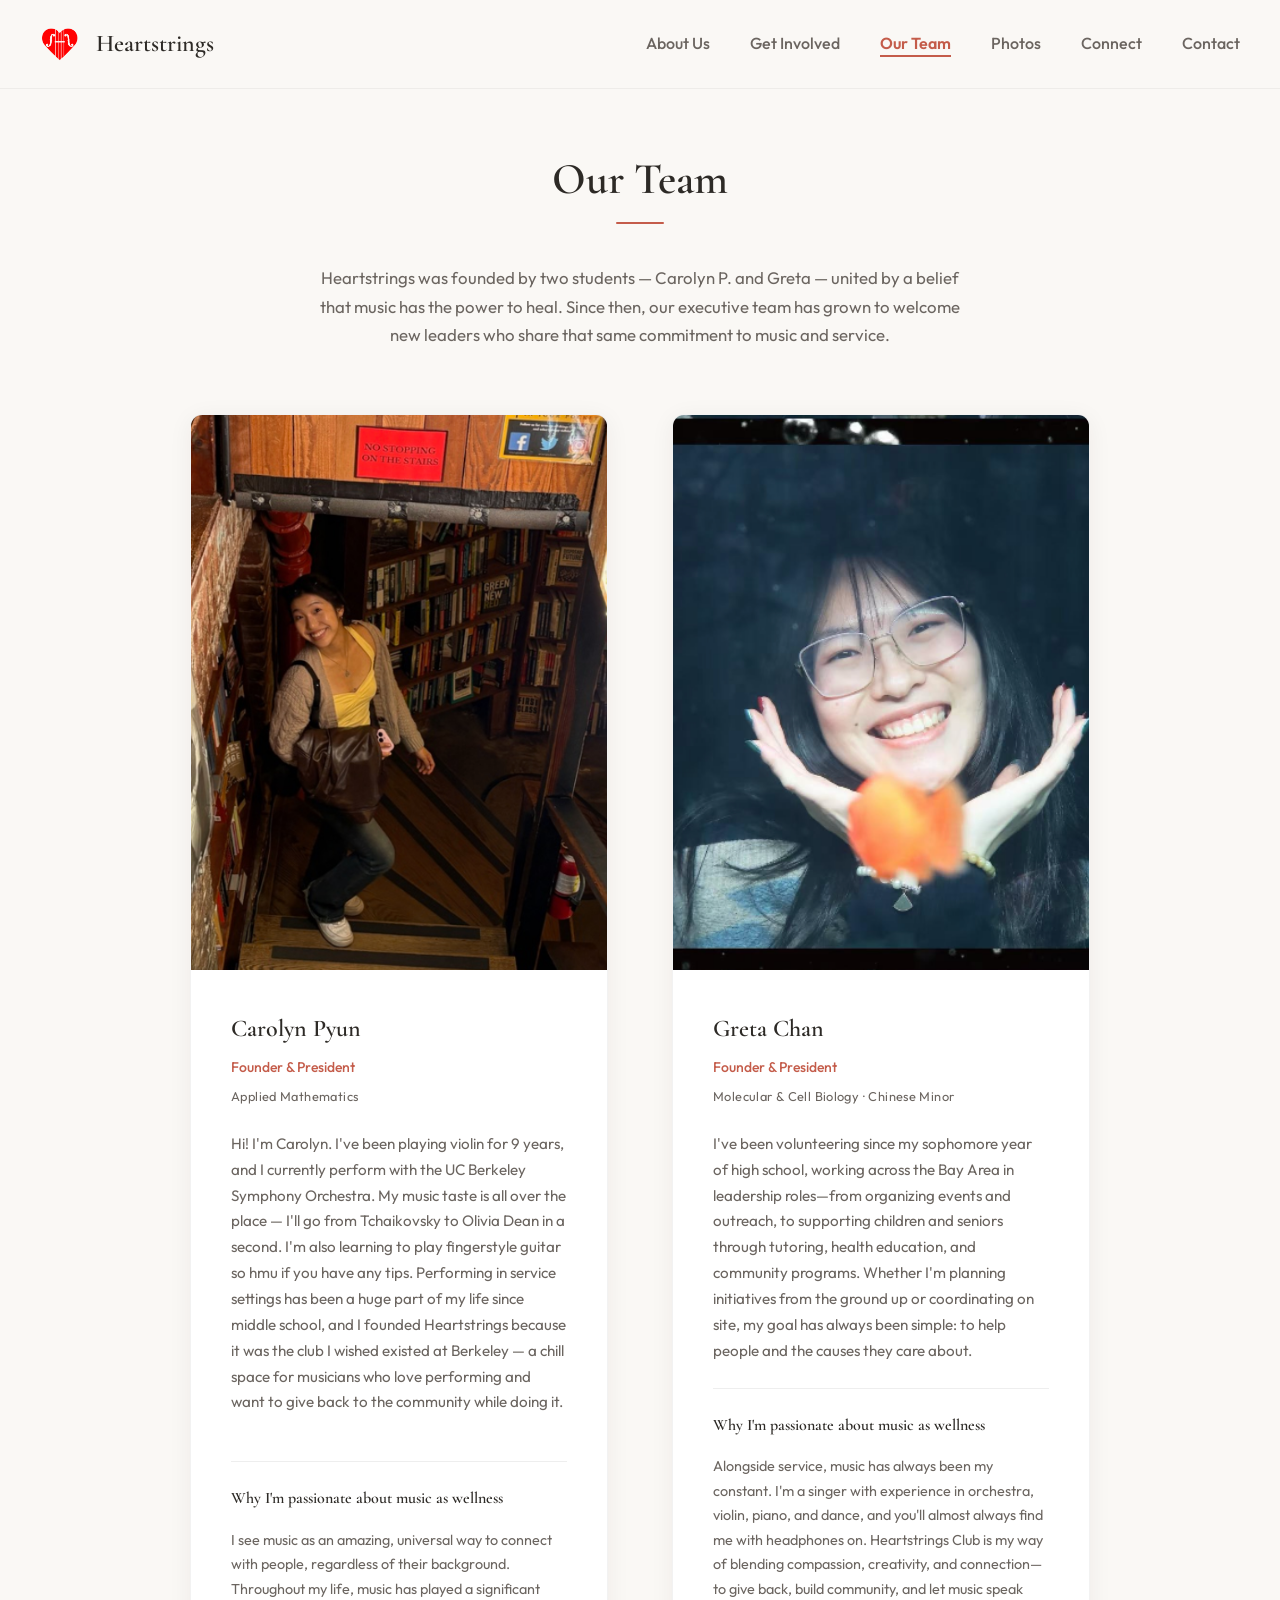
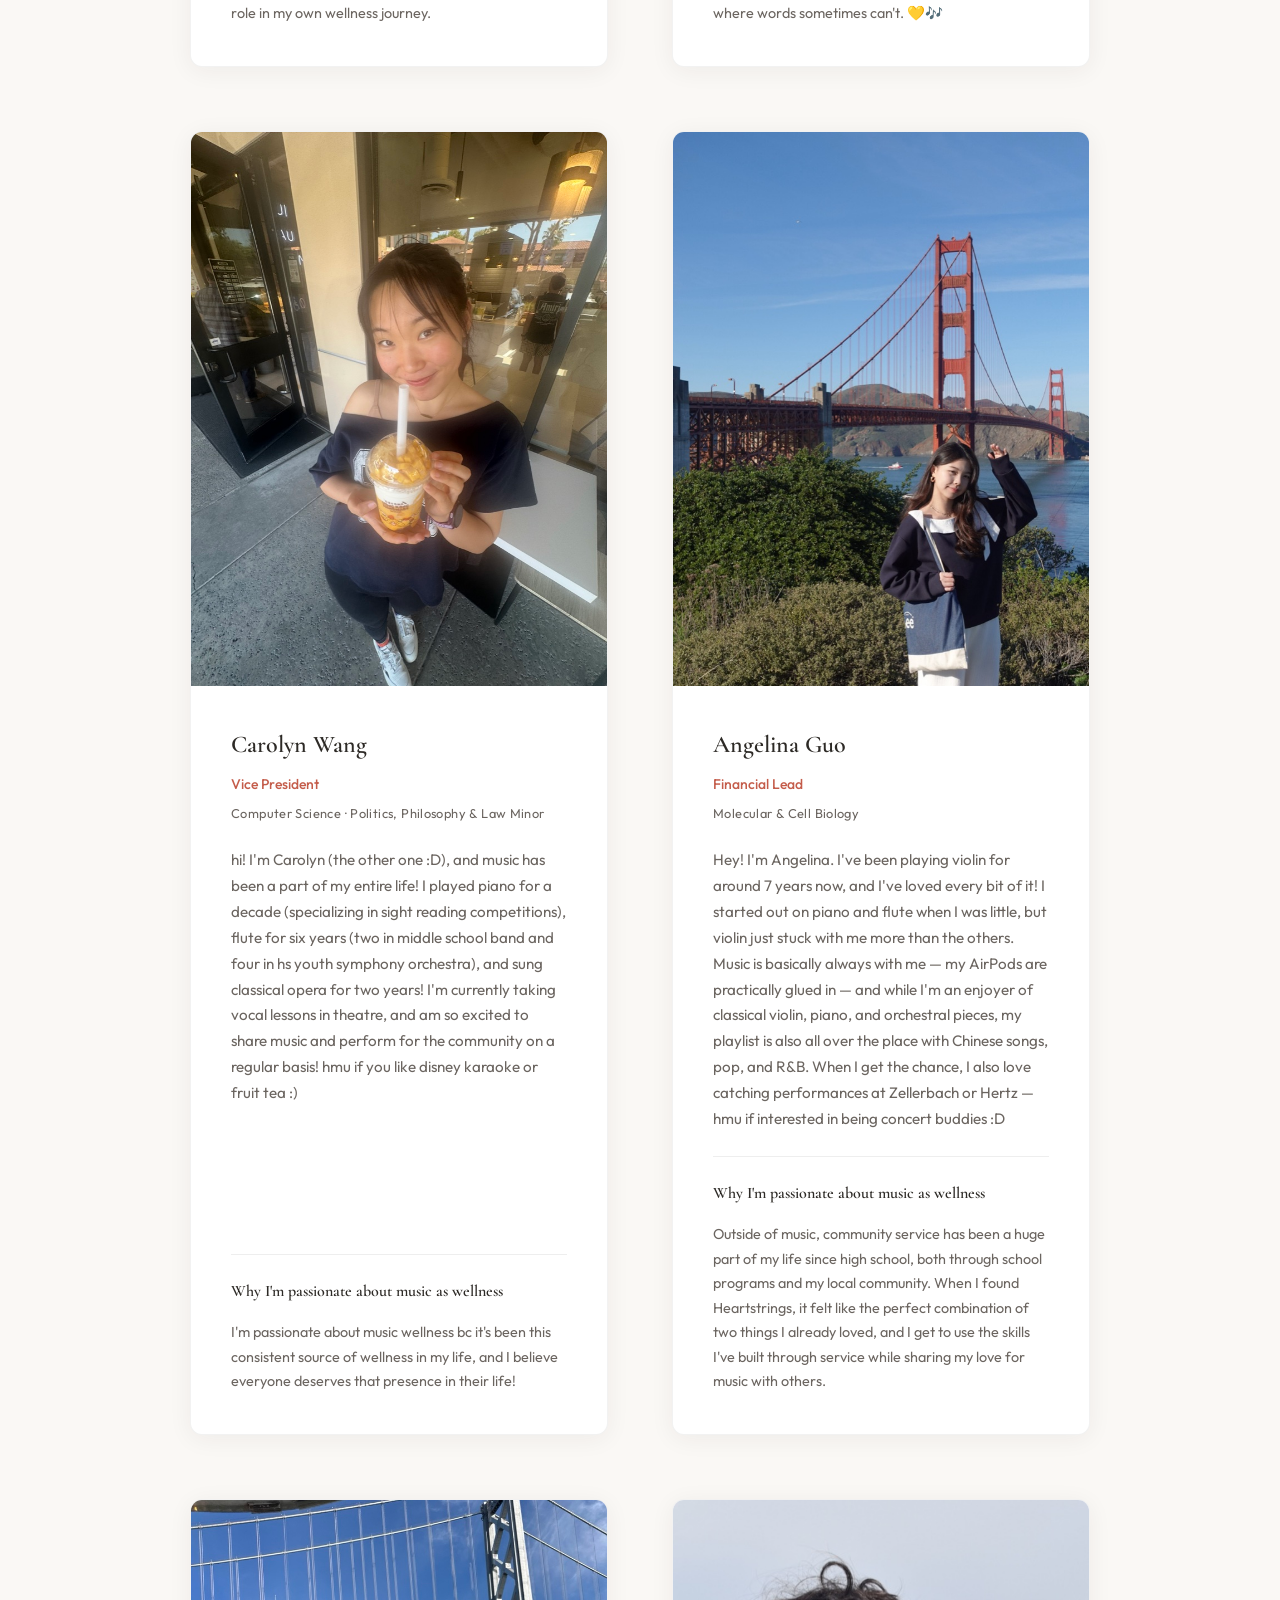
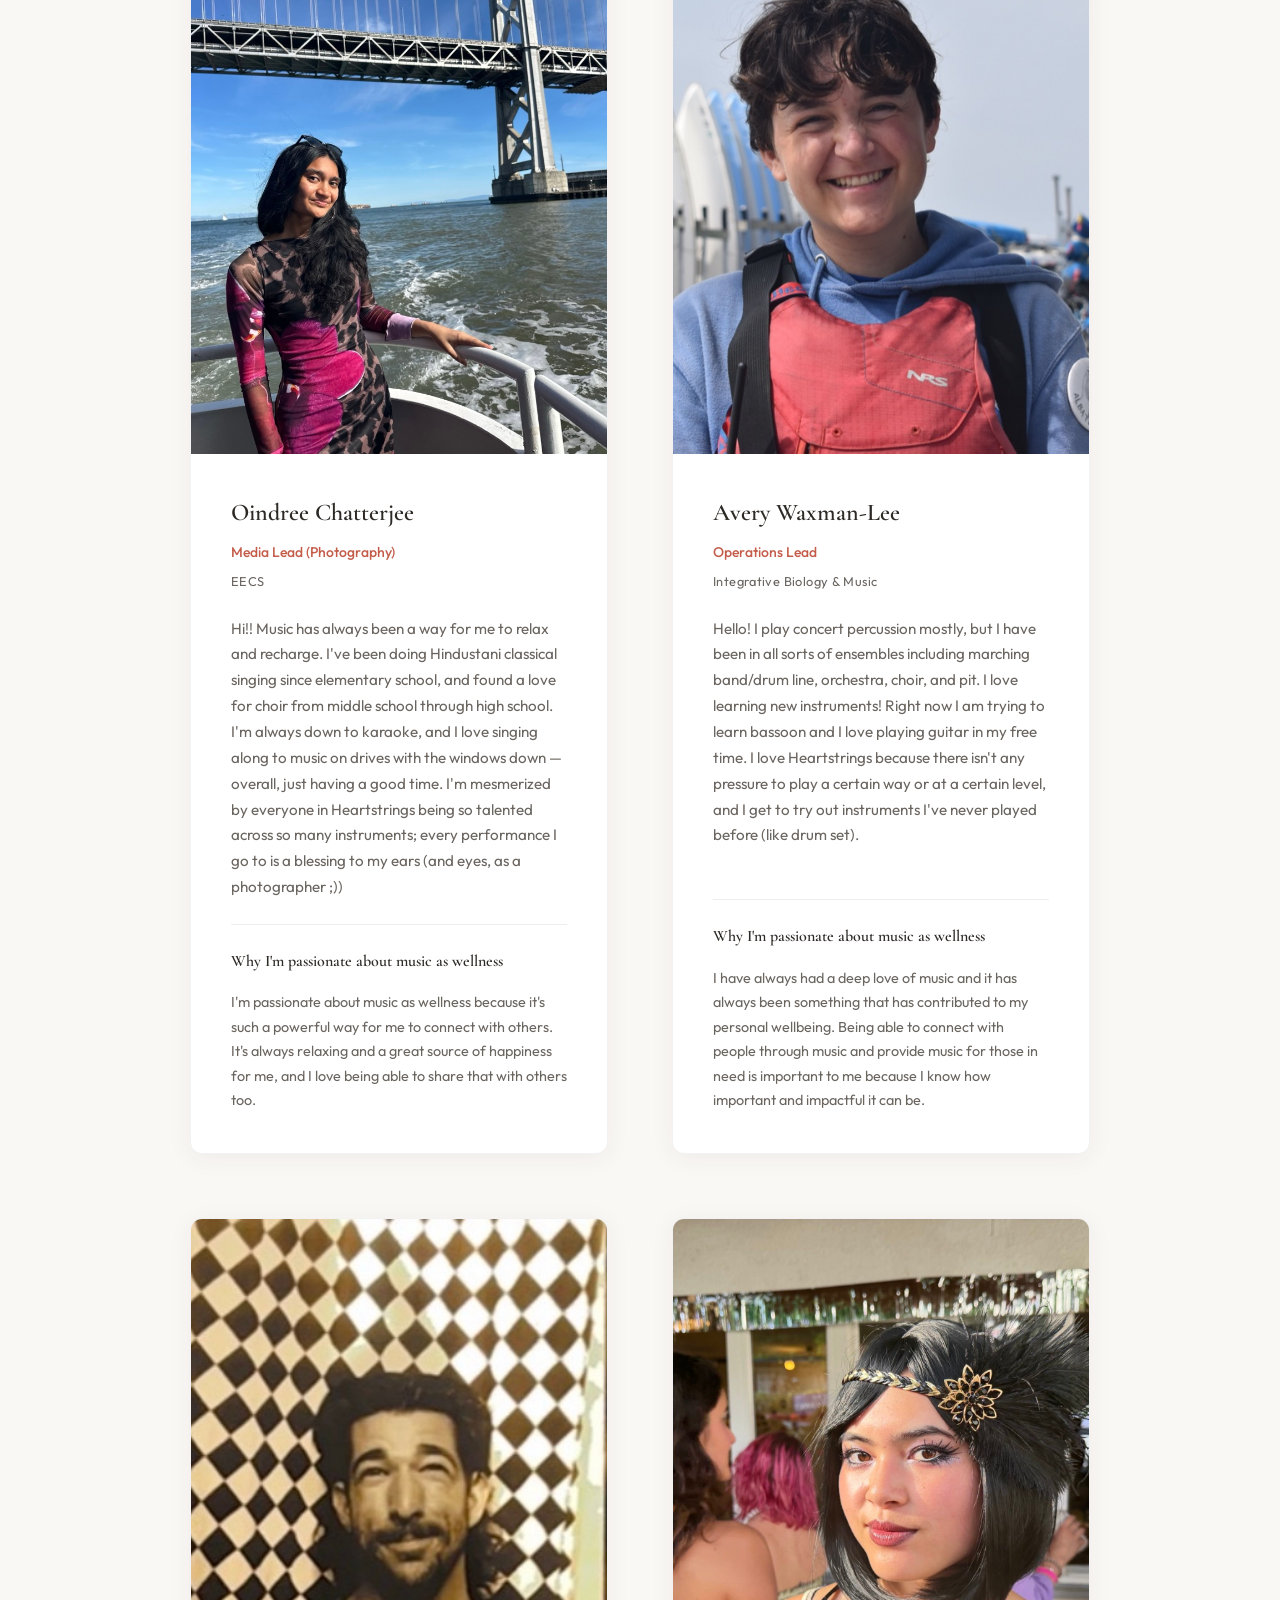
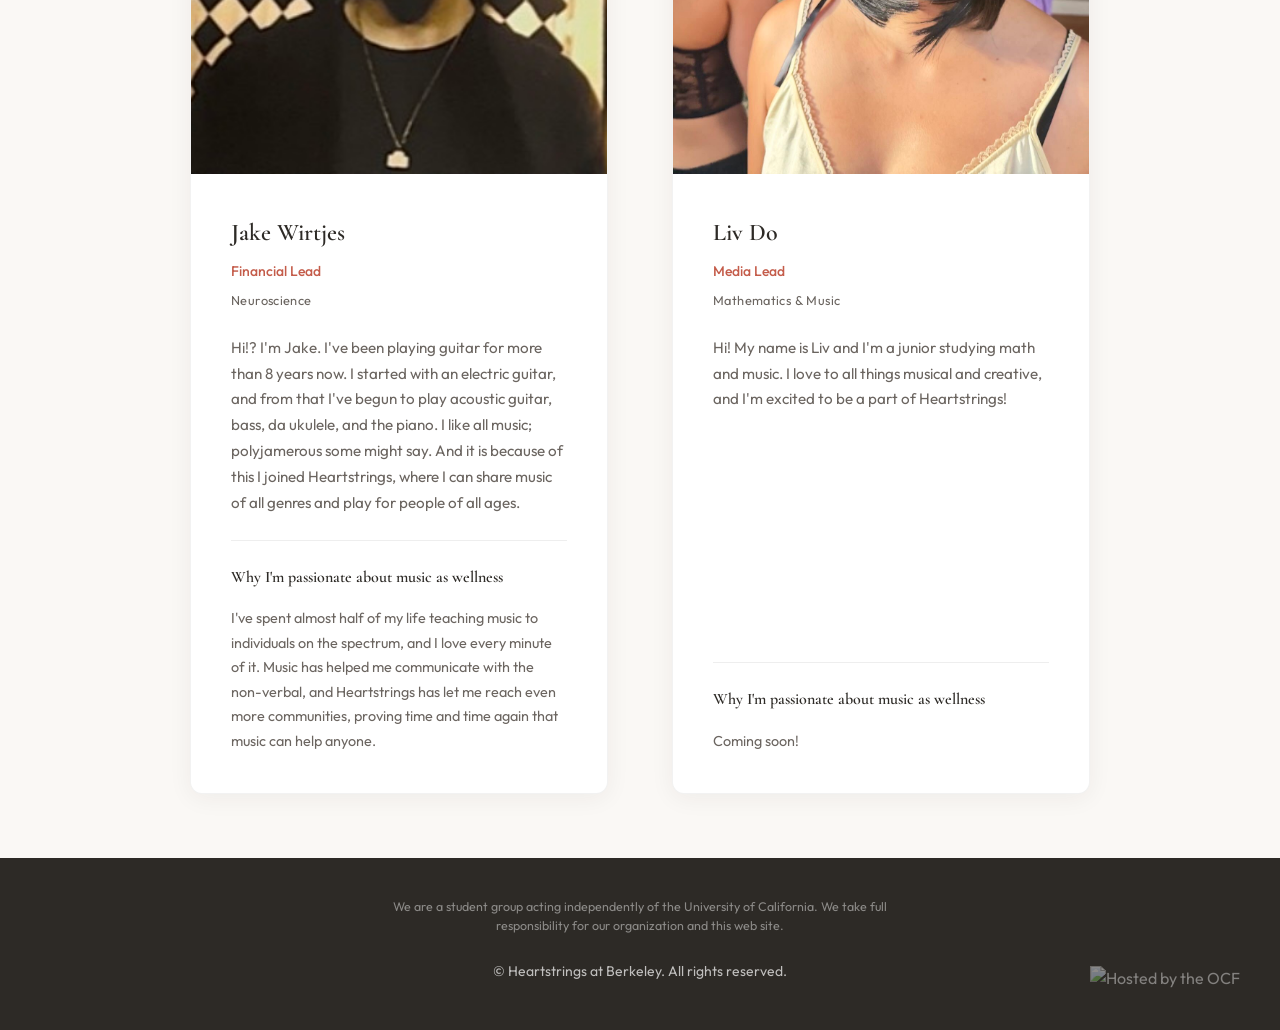
==== site/executive-team.html @ 00cbadbc "Publish only site/ instead of the whole repo The hook checked main out directly into public_html, wh" ====
<!DOCTYPE html>
<html lang="en">
<head>
  <meta charset="UTF-8">
  <meta name="viewport" content="width=device-width, initial-scale=1.0">
  <meta http-equiv="Cache-Control" content="no-cache, no-store, must-revalidate">
  <meta http-equiv="Pragma" content="no-cache">
  <meta http-equiv="Expires" content="0">
  <title>Our Team — Heartstrings at Berkeley</title>
  <link rel="preconnect" href="https://fonts.googleapis.com">
  <link rel="preconnect" href="https://fonts.gstatic.com" crossorigin>
  <link rel="preload" as="style" href="https://fonts.googleapis.com/css2?family=Cormorant+Garamond:ital,wght@0,400;0,600;1,400&family=Outfit:wght@300;400;500;600&display=swap" onload="this.onload=null;this.rel='stylesheet'">
  <noscript><link rel="stylesheet" href="https://fonts.googleapis.com/css2?family=Cormorant+Garamond:ital,wght@0,400;0,600;1,400&family=Outfit:wght@300;400;500;600&display=swap"></noscript>
  <link rel="icon" type="image/png" href="assets/heartstrings-logo.png">
  <link rel="stylesheet" href="styles.css?v=7">
</head>
<body class="page-executive-team">
  <header class="site-header">
    <nav class="nav">
      <a href="index.html" class="logo">
        <img src="assets/heartstrings-logo.png" alt="Heartstrings" class="logo-img">
        <span class="logo-text">Heartstrings</span>
      </a>
      <ul class="nav-links">
        <li><a href="index.html#about">About Us</a></li>
        <li><a href="get-involved.html">Get Involved</a></li>
        <li><a href="executive-team.html">Our Team</a></li>
        <li><a href="photos.html">Photos</a></li>
        <li><a href="index.html#connect">Connect</a></li>
        <li><a href="index.html#contact">Contact</a></li>
      </ul>
      <button class="nav-toggle" aria-label="Open menu">
        <span></span>
        <span></span>
        <span></span>
      </button>
    </nav>
  </header>

  <main>
    <section class="team">
      <div class="container">
        <h1 class="section-title">Our Team</h1>
        <p class="team-intro">Heartstrings was founded by two students — Carolyn P. and Greta — united by a belief that music has the power to heal. Since then, our executive team has grown to welcome new leaders who share that same commitment to music and service.</p>

        <div class="team-grid">
          <article class="team-member">
            <div class="team-member-photo">
              <img src="assets/team/carolyn-pyun-headshot-v2.png" alt="Carolyn Pyun" onerror="this.parentElement.classList.add('no-image')">
            </div>
            <div class="team-member-info">
              <h2 class="team-member-name">Carolyn Pyun</h2>
              <p class="team-member-role">Founder & President</p>
              <p class="team-member-major">Applied Mathematics</p>
              <p class="team-member-blurb">Hi! I'm Carolyn. I've been playing violin for 9 years, and I currently perform with the UC Berkeley Symphony Orchestra. My music taste is all over the place — I'll go from Tchaikovsky to Olivia Dean in a second. I'm also learning to play fingerstyle guitar so hmu if you have any tips. Performing in service settings has been a huge part of my life since middle school, and I founded Heartstrings because it was the club I wished existed at Berkeley — a chill space for musicians who love performing and want to give back to the community while doing it.</p>
              <div class="team-member-passion">
                <h3>Why I'm passionate about music as wellness</h3>
                <p>I see music as an amazing, universal way to connect with people, regardless of their background. Throughout my life, music has played a significant role in my own wellness journey.</p>
              </div>
            </div>
          </article>

          <article class="team-member">
            <div class="team-member-photo">
              <!-- Replace src with your photo: assets/team/greta-chan.jpg -->
              <img src="assets/team/greta-chan.png" alt="Greta Chan" onerror="this.parentElement.classList.add('no-image')">
            </div>
            <div class="team-member-info">
              <h2 class="team-member-name">Greta Chan</h2>
              <p class="team-member-role">Founder & President</p>
              <p class="team-member-major">Molecular & Cell Biology · Chinese Minor</p>
              <p class="team-member-blurb">I've been volunteering since my sophomore year of high school, working across the Bay Area in leadership roles—from organizing events and outreach, to supporting children and seniors through tutoring, health education, and community programs. Whether I'm planning initiatives from the ground up or coordinating on site, my goal has always been simple: to help people and the causes they care about.</p>
              <div class="team-member-passion">
                <h3>Why I'm passionate about music as wellness</h3>
                <p>Alongside service, music has always been my constant. I'm a singer with experience in orchestra, violin, piano, and dance, and you'll almost always find me with headphones on. Heartstrings Club is my way of blending compassion, creativity, and connection—to give back, build community, and let music speak where words sometimes can't. 💛🎶</p>
              </div>
            </div>
          </article>

          <article class="team-member">
            <div class="team-member-photo">
              <img src="assets/team/carolyn-wang-headshot-web.jpg" alt="Carolyn Wang" onerror="this.parentElement.classList.add('no-image')">
            </div>
            <div class="team-member-info">
              <h2 class="team-member-name">Carolyn Wang</h2>
              <p class="team-member-role">Vice President</p>
              <p class="team-member-major">Computer Science · Politics, Philosophy & Law Minor</p>
              <p class="team-member-blurb">hi! I'm Carolyn (the other one :D), and music has been a part of my entire life! I played piano for a decade (specializing in sight reading competitions), flute for six years (two in middle school band and four in hs youth symphony orchestra), and sung classical opera for two years! I'm currently taking vocal lessons in theatre, and am so excited to share music and perform for the community on a regular basis! hmu if you like disney karaoke or fruit tea :)</p>
              <div class="team-member-passion">
                <h3>Why I'm passionate about music as wellness</h3>
                <p>I'm passionate about music wellness bc it's been this consistent source of wellness in my life, and I believe everyone deserves that presence in their life!</p>
              </div>
            </div>
          </article>

          <article class="team-member">
            <div class="team-member-photo">
              <img src="assets/team/angelina-headshot-web.jpg" alt="Angelina Guo" onerror="this.parentElement.classList.add('no-image')">
            </div>
            <div class="team-member-info">
              <h2 class="team-member-name">Angelina Guo</h2>
              <p class="team-member-role">Financial Lead</p>
              <p class="team-member-major">Molecular & Cell Biology</p>
              <p class="team-member-blurb">Hey! I'm Angelina. I've been playing violin for around 7 years now, and I've loved every bit of it! I started out on piano and flute when I was little, but violin just stuck with me more than the others. Music is basically always with me — my AirPods are practically glued in — and while I'm an enjoyer of classical violin, piano, and orchestral pieces, my playlist is also all over the place with Chinese songs, pop, and R&B. When I get the chance, I also love catching performances at Zellerbach or Hertz — hmu if interested in being concert buddies :D</p>
              <div class="team-member-passion">
                <h3>Why I'm passionate about music as wellness</h3>
                <p>Outside of music, community service has been a huge part of my life since high school, both through school programs and my local community. When I found Heartstrings, it felt like the perfect combination of two things I already loved, and I get to use the skills I've built through service while sharing my love for music with others.</p>
              </div>
            </div>
          </article>

          <article class="team-member">
            <div class="team-member-photo">
              <img src="assets/team/oindree-headshot.jpg" alt="Oindree Chatterjee" onerror="this.parentElement.classList.add('no-image')">
            </div>
            <div class="team-member-info">
              <h2 class="team-member-name">Oindree Chatterjee</h2>
              <p class="team-member-role">Media Lead (Photography)</p>
              <p class="team-member-major">EECS</p>
              <p class="team-member-blurb">Hi!! Music has always been a way for me to relax and recharge. I've been doing Hindustani classical singing since elementary school, and found a love for choir from middle school through high school. I'm always down to karaoke, and I love singing along to music on drives with the windows down — overall, just having a good time. I'm mesmerized by everyone in Heartstrings being so talented across so many instruments; every performance I go to is a blessing to my ears (and eyes, as a photographer ;))</p>
              <div class="team-member-passion">
                <h3>Why I'm passionate about music as wellness</h3>
                <p>I'm passionate about music as wellness because it's such a powerful way for me to connect with others. It's always relaxing and a great source of happiness for me, and I love being able to share that with others too.</p>
              </div>
            </div>
          </article>

          <article class="team-member">
            <div class="team-member-photo">
              <img src="assets/team/avery-waxman-lee-headshot-web.jpg" alt="Avery Waxman-Lee" onerror="this.parentElement.classList.add('no-image')">
            </div>
            <div class="team-member-info">
              <h2 class="team-member-name">Avery Waxman-Lee</h2>
              <p class="team-member-role">Operations Lead</p>
              <p class="team-member-major">Integrative Biology & Music</p>
              <p class="team-member-blurb">Hello! I play concert percussion mostly, but I have been in all sorts of ensembles including marching band/drum line, orchestra, choir, and pit. I love learning new instruments! Right now I am trying to learn bassoon and I love playing guitar in my free time. I love Heartstrings because there isn't any pressure to play a certain way or at a certain level, and I get to try out instruments I've never played before (like drum set).</p>
              <div class="team-member-passion">
                <h3>Why I'm passionate about music as wellness</h3>
                <p>I have always had a deep love of music and it has always been something that has contributed to my personal wellbeing. Being able to connect with people through music and provide music for those in need is important to me because I know how important and impactful it can be.</p>
              </div>
            </div>
          </article>

          <article class="team-member">
            <div class="team-member-photo">
              <img src="assets/team/jake-headshot.jpeg" alt="Jake Wirtjes" onerror="this.parentElement.classList.add('no-image')">
            </div>
            <div class="team-member-info">
              <h2 class="team-member-name">Jake Wirtjes</h2>
              <p class="team-member-role">Financial Lead</p>
              <p class="team-member-major">Neuroscience</p>
              <p class="team-member-blurb">Hi!? I'm Jake. I've been playing guitar for more than 8 years now. I started with an electric guitar, and from that I've begun to play acoustic guitar, bass, da ukulele, and the piano. I like all music; polyjamerous some might say. And it is because of this I joined Heartstrings, where I can share music of all genres and play for people of all ages.</p>
              <div class="team-member-passion">
                <h3>Why I'm passionate about music as wellness</h3>
                <p>I've spent almost half of my life teaching music to individuals on the spectrum, and I love every minute of it. Music has helped me communicate with the non-verbal, and Heartstrings has let me reach even more communities, proving time and time again that music can help anyone.</p>
              </div>
            </div>
          </article>

          <article class="team-member">
            <div class="team-member-photo">
              <img src="assets/team/liv-do-headshot.jpg" alt="Liv Do" onerror="this.parentElement.classList.add('no-image')">
            </div>
            <div class="team-member-info">
              <h2 class="team-member-name">Liv Do</h2>
              <p class="team-member-role">Media Lead</p>
              <p class="team-member-major">Mathematics & Music</p>
              <p class="team-member-blurb">Hi! My name is Liv and I'm a junior studying math and music. I love to all things musical and creative, and I'm excited to be a part of Heartstrings!</p>
              <div class="team-member-passion">
                <h3>Why I'm passionate about music as wellness</h3>
                <p>Coming soon!</p>
              </div>
            </div>
          </article>
        </div>
      </div>
    </section>
  </main>

  <footer class="site-footer">
    <div class="container">
      <p class="footer-disclaimer">We are a student group acting independently of the University of California. We take full responsibility for our organization and this web site.</p>
      <p class="footer-text">© Heartstrings at Berkeley. All rights reserved.</p>
      <div class="footer-ocf">
        <a href="https://www.ocf.berkeley.edu">
          <img src="http://www.ocf.berkeley.edu/hosting-logos/ocfbadge_silver8.png" alt="Hosted by the OCF" style="border: 0;">
        </a>
      </div>
    </div>
  </footer>

  <script>
    var currentPage = window.location.pathname.split('/').pop();
    document.querySelectorAll('.nav-links a').forEach(function(link) {
      if (link.getAttribute('href') === currentPage) link.classList.add('active');
    });

    document.querySelector('.nav-toggle').addEventListener('click', function() {
      document.querySelector('.nav-links').classList.toggle('open');
      this.classList.toggle('open');
    });
    document.querySelectorAll('.nav-links a').forEach(function(link) {
      link.addEventListener('click', function() {
        document.querySelector('.nav-links').classList.remove('open');
        document.querySelector('.nav-toggle').classList.remove('open');
      });
    });
  </script>
</body>
</html>
---- site/styles.css ----
/* ===== Variables ===== */
:root {
  --color-bg: #faf8f5;
  --color-surface: #ffffff;
  --color-text: #2d2a26;
  --color-text-muted: #6b6560;
  --color-accent: #c45c4a;
  --color-accent-soft: #e8b4ab;
  --color-accent-dark: #9e4235;
  --font-display: 'Cormorant Garamond', Georgia, serif;
  --font-body: 'Outfit', system-ui, sans-serif;
  --space-xs: 0.5rem;
  --space-sm: 1rem;
  --space-md: 1.5rem;
  --space-lg: 2.5rem;
  --space-xl: 4rem;
  --radius: 12px;
  --shadow: 0 4px 24px rgba(45, 42, 38, 0.06);
  --transition: 0.25s ease;
}

/* ===== Reset & base ===== */
*,
*::before,
*::after {
  box-sizing: border-box;
}

html {
  scroll-behavior: smooth;
}

body {
  margin: 0;
  font-family: var(--font-body);
  font-size: 1rem;
  font-weight: 400;
  line-height: 1.6;
  color: var(--color-text);
  background: var(--color-bg);
}

img {
  max-width: 100%;
  height: auto;
  display: block;
}

a {
  color: var(--color-accent);
  text-decoration: none;
  transition: color var(--transition);
}

a:hover {
  color: var(--color-accent-dark);
}

/* ===== Layout ===== */
.container {
  width: 100%;
  max-width: 960px;
  margin: 0 auto;
  padding: 0 var(--space-md);
}

/* ===== Header ===== */
.site-header {
  position: fixed;
  top: 0;
  left: 0;
  right: 0;
  z-index: 100;
  padding: var(--space-md) var(--space-lg);
  background: rgba(250, 248, 245, 0.92);
  backdrop-filter: blur(12px);
  border-bottom: 1px solid rgba(45, 42, 38, 0.06);
}

.nav {
  max-width: 1200px;
  margin: 0 auto;
  display: flex;
  align-items: center;
  justify-content: space-between;
}

.logo {
  display: flex;
  align-items: center;
  gap: var(--space-sm);
  font-family: var(--font-display);
  font-size: 1.5rem;
  font-weight: 600;
  color: var(--color-text);
}

.logo:hover {
  color: var(--color-accent);
}

.logo-img {
  width: 40px;
  height: 40px;
  object-fit: contain;
}

.logo-text {
  display: block;
}

.nav-links {
  display: flex;
  gap: var(--space-lg);
  list-style: none;
  margin: 0;
  padding: 0;
}

.nav-links a {
  font-weight: 500;
  color: var(--color-text-muted);
}

.nav-links a:hover {
  color: var(--color-accent);
}

.nav-links a.active,
.page-executive-team .nav-links a[href="executive-team.html"],
.page-get-involved .nav-links a[href="get-involved.html"],
.page-photos .nav-links a[href="photos.html"] {
  color: var(--color-accent);
  font-weight: 600;
  border-bottom: 2px solid var(--color-accent);
  padding-bottom: 2px;
}

.nav-toggle {
  display: none;
  flex-direction: column;
  gap: 6px;
  padding: 8px;
  background: none;
  border: none;
  cursor: pointer;
  color: var(--color-text);
}

.nav-toggle span {
  display: block;
  width: 24px;
  height: 2px;
  background: currentColor;
  border-radius: 1px;
  transition: transform var(--transition);
}

.nav-toggle.open span:nth-child(1) {
  transform: translateY(8px) rotate(45deg);
}

.nav-toggle.open span:nth-child(2) {
  opacity: 0;
}

.nav-toggle.open span:nth-child(3) {
  transform: translateY(-8px) rotate(-45deg);
}

@media (max-width: 640px) {
  .nav-toggle {
    display: flex;
  }

  .nav-links {
    position: absolute;
    top: 100%;
    left: 0;
    right: 0;
    flex-direction: column;
    gap: 0;
    padding: var(--space-md);
    background: var(--color-bg);
    border-bottom: 1px solid rgba(45, 42, 38, 0.08);
    opacity: 0;
    visibility: hidden;
    transform: translateY(-8px);
    transition: opacity var(--transition), transform var(--transition), visibility var(--transition);
  }

  .nav-links.open {
    opacity: 1;
    visibility: visible;
    transform: translateY(0);
  }

  .nav-links li {
    padding: var(--space-sm) 0;
    border-bottom: 1px solid rgba(45, 42, 38, 0.06);
  }

  .nav-links li:last-child {
    border-bottom: none;
  }
}

/* ===== Hero ===== */
.hero {
  position: relative;
  min-height: 100vh;
  display: flex;
  align-items: center;
  justify-content: center;
  padding: calc(80px + var(--space-xl)) var(--space-lg) var(--space-xl);
  overflow: hidden;
}

.hero-content {
  position: relative;
  z-index: 2;
  text-align: center;
  max-width: 640px;
}

.hero-logo {
  width: 140px;
  height: 140px;
  object-fit: contain;
  margin: 0 auto var(--space-md);
  display: block;
}

.hero-tagline {
  font-size: 0.875rem;
  font-weight: 500;
  letter-spacing: 0.12em;
  text-transform: uppercase;
  color: var(--color-accent);
  margin-bottom: var(--space-sm);
}

.hero-title {
  font-family: var(--font-display);
  font-size: clamp(1.6rem, 4vw, 2.8rem);
  font-weight: 600;
  line-height: 1.15;
  color: var(--color-text);
  margin: 0 0 var(--space-md);
  white-space: nowrap;
}

.hero-title em {
  font-style: italic;
  color: var(--color-accent);
}

.hero-subtitle {
  font-family: var(--font-display);
  font-size: 1.15rem;
  font-style: italic;
  color: var(--color-accent);
  margin: 0 0 var(--space-md);
  line-height: 1.6;
  opacity: 0.85;
}

.hero-desc {
  font-size: 1.125rem;
  color: var(--color-text-muted);
  margin: 0;
}

.btn {
  display: inline-block;
  padding: var(--space-sm) var(--space-lg);
  font-family: var(--font-body);
  font-size: 1rem;
  font-weight: 500;
  color: white;
  background: var(--color-accent);
  border: none;
  border-radius: var(--radius);
  cursor: pointer;
  transition: background var(--transition), transform 0.2s ease;
}

.btn:hover {
  background: var(--color-accent-dark);
  color: white;
  transform: translateY(-2px);
  box-shadow: 0 6px 20px rgba(196, 92, 74, 0.35);
}

.btn:focus-visible {
  outline: 2px solid var(--color-accent);
  outline-offset: 2px;
}

.btn-secondary {
  background: transparent;
  color: var(--color-text);
  border: 2px solid rgba(45, 42, 38, 0.2);
}

.btn-secondary:hover {
  background: rgba(45, 42, 38, 0.06);
  border-color: rgba(45, 42, 38, 0.3);
  color: var(--color-text);
}

.hero-buttons {
  display: flex;
  flex-wrap: wrap;
  gap: var(--space-sm);
  justify-content: center;
  margin-top: 0;
}

.hero-buttons .btn-hero-join {
  font-size: 1.1rem;
  padding: var(--space-sm) var(--space-lg);
}

.hero-meetinginfo {
  display: flex;
  flex-direction: column;
  gap: 0.5rem;
  max-width: 640px;
  margin: var(--space-lg) auto var(--space-xl);
  padding: var(--space-md) var(--space-lg);
  background: var(--color-surface);
  border: 2px solid var(--color-accent);
  border-radius: var(--radius);
  box-shadow: 0 4px 20px rgba(196, 92, 74, 0.18);
  text-align: left;
}

.hero-meetinginfo-item {
  display: flex;
  align-items: baseline;
  gap: 0.6rem;
  font-size: 0.97rem;
  color: var(--color-text);
}

.hero-meetinginfo-item > span:first-child {
  color: var(--color-accent);
  font-size: 1rem;
  flex-shrink: 0;
}

.hero-meetinginfo-item strong {
  color: var(--color-accent);
}

.hero-visual {
  position: absolute;
  inset: 0;
  z-index: 1;
  pointer-events: none;
}

.wave {
  position: absolute;
  border-radius: 50%;
  opacity: 0.4;
}

.wave-1 {
  width: 80vmin;
  height: 80vmin;
  top: 50%;
  left: 50%;
  transform: translate(-50%, -50%);
  background: radial-gradient(circle, var(--color-accent-soft) 0%, transparent 70%);
  animation: pulse 8s ease-in-out infinite;
}

.wave-2 {
  width: 60vmin;
  height: 60vmin;
  top: 50%;
  left: 50%;
  transform: translate(-50%, -50%);
  background: radial-gradient(circle, var(--color-accent-soft) 0%, transparent 65%);
  opacity: 0.5;
  animation: pulse 6s ease-in-out infinite 1s;
}

.wave-3 {
  width: 40vmin;
  height: 40vmin;
  top: 50%;
  left: 50%;
  transform: translate(-50%, -50%);
  background: radial-gradient(circle, var(--color-accent-soft) 0%, transparent 60%);
  opacity: 0.3;
  animation: pulse 5s ease-in-out infinite 2s;
}

@keyframes pulse {
  0%, 100% { transform: translate(-50%, -50%) scale(1); opacity: 0.4; }
  50% { transform: translate(-50%, -50%) scale(1.08); opacity: 0.25; }
}

/* ===== About ===== */
.about {
  padding: var(--space-xl) 0;
  background: var(--color-surface);
  box-shadow: var(--shadow);
  position: relative;
}

.about::before {
  content: '';
  position: absolute;
  top: 0;
  left: 0;
  right: 0;
  height: 1px;
  background: linear-gradient(90deg, transparent, rgba(196, 92, 74, 0.2), transparent);
}

.section-title {
  font-family: var(--font-display);
  font-size: clamp(2rem, 4vw, 2.75rem);
  font-weight: 600;
  color: var(--color-text);
  text-align: center;
  margin: 0 0 var(--space-sm);
}

.section-title::after {
  content: '';
  display: block;
  width: 48px;
  height: 2px;
  background: var(--color-accent);
  margin: var(--space-xs) auto var(--space-lg);
  border-radius: 2px;
}

.about-intro {
  text-align: center;
  max-width: 640px;
  margin: 0 auto var(--space-lg);
  color: var(--color-text);
  font-family: var(--font-display);
  font-size: 1.3rem;
  line-height: 1.8;
}

.about-intro-name {
  color: var(--color-accent);
  font-weight: 600;
}

.about-meetingcall {
  font-family: var(--font-display);
  font-size: 1.25rem;
  font-style: italic;
  font-weight: 600;
  color: var(--color-accent);
  margin: var(--space-lg) 0;
  letter-spacing: 0.02em;
}

.about-intro em {
  font-style: italic;
  color: var(--color-text);
  font-family: var(--font-display);
}

.about-disclaimer {
  text-align: center;
  max-width: 600px;
  margin-left: auto;
  margin-right: auto;
}

.about-grid {
  display: grid;
  grid-template-columns: repeat(auto-fit, minmax(260px, 1fr));
  gap: var(--space-lg);
}

.about-card {
  padding: var(--space-lg);
  background: var(--color-bg);
  border-radius: var(--radius);
  border: 1px solid rgba(45, 42, 38, 0.06);
  border-top: 3px solid var(--color-accent-soft);
  transition: box-shadow var(--transition), border-top-color var(--transition), transform var(--transition);
}

.about-card:hover {
  box-shadow: 0 8px 32px rgba(196, 92, 74, 0.12);
  border-top-color: var(--color-accent);
  transform: translateY(-3px);
}

.about-icon {
  display: inline-flex;
  align-items: center;
  justify-content: center;
  width: 52px;
  height: 52px;
  font-size: 1.5rem;
  color: var(--color-accent);
  background: rgba(196, 92, 74, 0.1);
  border-radius: 50%;
  margin-bottom: var(--space-sm);
}

.about-card h3 {
  font-family: var(--font-display);
  font-size: 1.5rem;
  font-weight: 600;
  color: var(--color-accent);
  margin: 0 0 var(--space-sm);
}

.about-card p {
  margin: 0;
  color: var(--color-text-muted);
  font-size: 1rem;
  line-height: 1.7;
}

.about-tagline {
  text-align: center;
  max-width: 600px;
  margin: 0 auto var(--space-lg);
  font-family: var(--font-display);
  font-size: 1.45rem;
  font-style: italic;
  font-weight: 600;
  color: var(--color-accent);
  line-height: 1.6;
  letter-spacing: 0.01em;
  position: relative;
  padding: var(--space-md) var(--space-lg);
}

.about-tagline::before {
  content: '\201C';
  font-size: 5rem;
  line-height: 0;
  vertical-align: -0.5em;
  color: var(--color-accent);
  opacity: 0.25;
  font-family: var(--font-display);
  margin-right: 0.1em;
}

.about-tagline::after {
  content: '\201D';
  font-size: 5rem;
  line-height: 0;
  vertical-align: -0.5em;
  color: var(--color-accent);
  opacity: 0.25;
  font-family: var(--font-display);
  margin-left: 0.1em;
}

.about-research {
  max-width: 640px;
  margin: 0 auto var(--space-lg);
  padding: var(--space-md) var(--space-lg);
  background: rgba(196, 92, 74, 0.06);
  border-left: 4px solid var(--color-accent);
  border-radius: 0 var(--radius) var(--radius) 0;
}

.about-research-text {
  font-family: var(--font-display);
  font-size: 1.25rem;
  font-style: italic;
  color: var(--color-text);
  line-height: 1.7;
  margin: 0 0 var(--space-xs);
}

.about-research-label {
  display: block;
  font-size: 0.78rem;
  font-weight: 500;
  letter-spacing: 0.1em;
  text-transform: uppercase;
  color: var(--color-accent);
}

/* ===== Connect ===== */
.connect {
  padding: calc(var(--space-xl) * 2) 0 calc(var(--space-xl) * 1.5);
  background: var(--color-bg);
}

.connect-desc {
  text-align: center;
  color: var(--color-text-muted);
  font-size: 1.05rem;
  margin: 0 auto var(--space-xl);
  max-width: 480px;
}

.connect-cards {
  display: grid;
  grid-template-columns: repeat(auto-fit, minmax(220px, 1fr));
  gap: var(--space-lg);
  max-width: 860px;
  margin: 0 auto;
}

.connect-card {
  display: flex;
  flex-direction: column;
  align-items: center;
  text-align: center;
  gap: var(--space-xs);
  padding: var(--space-xl) var(--space-lg);
  background: var(--color-surface);
  border: 1px solid rgba(45, 42, 38, 0.08);
  border-top: 3px solid var(--color-accent-soft);
  border-radius: var(--radius);
  box-shadow: var(--shadow);
  color: var(--color-text);
  text-decoration: none;
  transition: box-shadow var(--transition), border-top-color var(--transition), transform var(--transition);
}

.connect-card:hover {
  box-shadow: 0 8px 32px rgba(196, 92, 74, 0.12);
  border-top-color: var(--color-accent);
  transform: translateY(-3px);
  color: var(--color-text);
}

.connect-card-primary {
  border-top-color: var(--color-accent);
  background: rgba(196, 92, 74, 0.04);
}

.connect-card-icon {
  font-size: 2rem;
  color: var(--color-accent);
  margin-bottom: var(--space-xs);
}

.connect-card-label {
  font-weight: 600;
  font-size: 1rem;
  color: var(--color-text);
  word-break: break-all;
}

.connect-card-sub {
  font-size: 0.875rem;
  color: var(--color-text-muted);
}

/* ===== Info Sessions ===== */
.info-sessions {
  padding: var(--space-xl) 0;
  background: var(--color-surface);
  box-shadow: var(--shadow);
}

.info-sessions-desc {
  text-align: center;
  max-width: 560px;
  margin: 0 auto var(--space-lg);
  color: var(--color-text-muted);
  font-size: 1.05rem;
  line-height: 1.7;
}

.info-session-cards {
  display: grid;
  grid-template-columns: repeat(auto-fit, minmax(280px, 1fr));
  gap: var(--space-md);
  max-width: 680px;
  margin: 0 auto;
}

.info-session-card {
  display: flex;
  align-items: center;
  gap: var(--space-md);
  text-align: left;
  padding: var(--space-md);
  background: var(--color-bg);
  border-radius: var(--radius);
  border: 1px solid rgba(45, 42, 38, 0.07);
  box-shadow: 0 4px 16px rgba(0, 0, 0, 0.05);
  transition: transform var(--transition), box-shadow var(--transition);
}

.info-session-card:hover {
  transform: translateY(-3px);
  box-shadow: 0 10px 28px rgba(0, 0, 0, 0.08);
}

.info-session-date {
  flex-shrink: 0;
  display: flex;
  flex-direction: column;
  align-items: center;
  justify-content: center;
  width: 68px;
  padding: var(--space-sm) 0;
  border-radius: var(--radius);
  background: rgba(196, 92, 74, 0.1);
  border: 1px solid rgba(196, 92, 74, 0.18);
}

.info-session-icon {
  font-size: 1.1rem;
  color: var(--color-accent);
  line-height: 1;
  margin-bottom: 2px;
}

.info-session-day {
  font-size: 0.7rem;
  font-weight: 600;
  letter-spacing: 0.06em;
  text-transform: uppercase;
  color: var(--color-accent-dark);
}

.info-session-num {
  font-family: var(--font-display);
  font-size: 1.6rem;
  font-weight: 600;
  line-height: 1.1;
  color: var(--color-text);
}

.info-session-body {
  min-width: 0;
  flex: 1;
}

.info-session-top {
  display: flex;
  align-items: center;
  flex-wrap: wrap;
  gap: 8px;
  margin-bottom: 2px;
}

.info-session-label {
  font-family: var(--font-display);
  font-size: 1.1rem;
  font-weight: 600;
  color: var(--color-text);
}

.info-session-badge {
  font-size: 0.68rem;
  font-weight: 600;
  letter-spacing: 0.04em;
  text-transform: uppercase;
  color: var(--color-text-muted);
  background: rgba(45, 42, 38, 0.06);
  padding: 2px 9px;
  border-radius: 999px;
}

.info-session-when {
  margin: 2px 0 0;
  font-weight: 500;
  color: var(--color-accent);
  font-size: 0.95rem;
}

.info-session-where {
  margin: 0;
  color: var(--color-text-muted);
  font-size: 0.9rem;
}

.info-sessions-cta {
  text-align: center;
  margin-top: var(--space-lg);
}

/* ===== Get involved ===== */
.involved {
  padding: var(--space-xl) 0;
  background: var(--color-surface);
  box-shadow: var(--shadow);
}

.involved-intro {
  max-width: 640px;
  margin: 0 auto var(--space-md);
  color: var(--color-text-muted);
  font-size: 1.05rem;
  line-height: 1.7;
  text-align: center;
}

.involved-announce {
  max-width: 860px;
  margin: var(--space-lg) auto 0;
  padding: var(--space-lg);
  background: var(--color-accent);
  border-radius: var(--radius);
  box-shadow: 0 6px 28px rgba(196, 92, 74, 0.4);
  color: white;
}

.involved-announce-note {
  margin: var(--space-md) 0 0;
  font-size: 0.85rem;
  color: rgba(255, 255, 255, 0.8);
  text-align: center;
}

.involved-announce-note a {
  color: white;
  text-decoration: underline;
  text-underline-offset: 2px;
}

.involved-announce-title {
  font-family: var(--font-display);
  font-size: 1.4rem;
  font-weight: 600;
  color: white;
  margin: 0 0 var(--space-md);
  text-align: center;
  letter-spacing: 0.02em;
}

.involved-announce-items {
  display: flex;
  flex-direction: column;
}

.involved-announce-item {
  display: flex;
  align-items: flex-start;
  gap: var(--space-md);
  padding: var(--space-md) 0;
  border-bottom: 1px solid rgba(255, 255, 255, 0.2);
}

.involved-announce-item:last-child {
  border-bottom: none;
  padding-bottom: 0;
}

.involved-announce-item:first-child {
  padding-top: 0;
}

.involved-announce-icon {
  font-size: 1.3rem;
  flex-shrink: 0;
  margin-top: 2px;
  color: white;
  width: 1.5rem;
  text-align: center;
}

.involved-announce-item strong {
  display: block;
  font-size: 1rem;
  font-weight: 600;
  color: white;
  margin-bottom: 0.25em;
}

.involved-announce-item p {
  margin: 0;
  font-size: 0.95rem;
  color: white;
}

.involved-announce-item ul {
  list-style: none;
  margin: 0;
  padding: 0;
}

.involved-announce-item li {
  font-size: 0.95rem;
  color: white;
  padding: 0.15em 0;
}

.involved-announce-waiver {
  margin-top: 0.4em !important;
  font-size: 0.85rem !important;
  color: rgba(255, 255, 255, 0.8) !important;
}

.involved-announce-waiver a {
  color: white;
  text-decoration: underline;
  text-underline-offset: 2px;
}

.involved-schedule {
  max-width: 860px;
  margin: var(--space-lg) auto 0;
  text-align: center;
}

.schedule-timeline {
  display: flex;
  gap: var(--space-md);
  margin-top: var(--space-md);
}

.schedule-step {
  flex: 1;
  display: flex;
  flex-direction: column;
  align-items: center;
  gap: 10px;
  background: var(--color-bg);
  border-radius: var(--radius);
  padding: var(--space-lg) var(--space-md);
  border: 1px solid rgba(45, 42, 38, 0.07);
  border-top: 4px solid var(--color-accent);
  box-shadow: 0 4px 16px rgba(0, 0, 0, 0.05);
  text-align: center;
}

.schedule-meta {
  margin: 2px 0 0;
  font-size: 0.9rem;
  color: var(--color-text-muted);
}

.schedule-time-badge {
  display: inline-block;
  font-family: var(--font-body);
  font-size: 0.7rem;
  font-weight: 700;
  color: var(--color-accent);
  background: rgba(196, 92, 74, 0.1);
  padding: 4px 12px;
  border-radius: 20px;
  text-transform: uppercase;
  letter-spacing: 0.05em;
}

.schedule-step strong {
  font-family: var(--font-display);
  font-size: 1.05rem;
  color: var(--color-text);
  line-height: 1.3;
}

.schedule-step p {
  margin: 0;
  font-size: 0.875rem;
  color: var(--color-text-muted);
  line-height: 1.65;
}

@media (max-width: 600px) {
  .schedule-timeline {
    flex-direction: column;
  }
}

.involved-who {
  max-width: 860px;
  margin: var(--space-lg) auto 0;
  text-align: center;
}

.who-grid {
  display: grid;
  grid-template-columns: 1fr 1fr;
  gap: var(--space-md);
  margin-top: var(--space-md);
}

.who-card {
  background: var(--color-bg);
  border-radius: var(--radius);
  padding: var(--space-lg) var(--space-md);
  border: 1px solid rgba(45, 42, 38, 0.07);
  border-top: 4px solid var(--color-accent);
  box-shadow: 0 4px 16px rgba(0, 0, 0, 0.05);
  text-align: center;
  display: flex;
  flex-direction: column;
  justify-content: center;
  align-items: center;
  gap: 10px;
}

.who-card-icon {
  font-size: 1.8rem;
  color: var(--color-accent);
  line-height: 1;
}

.who-card-title {
  display: block;
  font-family: var(--font-display);
  font-size: 1.1rem;
  font-weight: 600;
  color: var(--color-accent);
}

.who-list {
  list-style: none;
  padding: 0;
  margin: 0;
  display: flex;
  flex-direction: column;
  gap: 10px;
  text-align: left;
  width: 100%;
}

.who-list li {
  font-size: 0.875rem;
  color: var(--color-text-muted);
  line-height: 1.6;
  padding: var(--space-sm) var(--space-md);
  background: rgba(196, 92, 74, 0.05);
  border-radius: calc(var(--radius) - 2px);
  border-left: 2px solid var(--color-accent);
}

.who-card p {
  margin: 0;
  font-size: 0.875rem;
  color: var(--color-text-muted);
  line-height: 1.65;
  text-align: center;
}

@media (max-width: 600px) {
  .who-grid {
    grid-template-columns: 1fr;
  }
}

.involved-details-row {
  max-width: 860px;
  margin: var(--space-lg) auto 0;
  display: flex;
  gap: var(--space-md);
  align-items: stretch;
}

.involved-details-row .involved-announce,
.involved-details-row .involved-fee {
  flex: 1;
  margin: 0;
  max-width: none;
}

@media (max-width: 700px) {
  .involved-details-row {
    flex-direction: column;
  }
}

.involved-ways,
.involved-perform,
.involved-fee {
  max-width: 640px;
  margin: var(--space-lg) auto 0;
  padding: var(--space-lg);
  background: var(--color-bg);
  border-radius: var(--radius);
  border: 1px solid rgba(45, 42, 38, 0.06);
}

.involved-fee {
  border: 2px solid var(--color-accent);
  box-shadow: 0 4px 16px rgba(196, 92, 74, 0.15);
}

.involved-perform {
  margin-top: var(--space-md);
}

.involved-subtitle {
  font-family: var(--font-display);
  font-size: 1.35rem;
  font-weight: 600;
  color: var(--color-text);
  margin: 0 0 var(--space-sm);
  text-align: center;
}

.involved-ways p,
.involved-perform p {
  margin: 0 0 var(--space-sm);
  color: var(--color-text-muted);
  font-size: 1rem;
  line-height: 1.7;
}

.involved-ways p:last-child,
.involved-perform p:last-child {
  margin-bottom: 0;
}

.involved-highlight {
  margin-top: var(--space-sm);
  padding: var(--space-sm) var(--space-md);
  background: rgba(196, 92, 74, 0.08);
  border-left: 3px solid var(--color-accent);
  border-radius: 0 var(--radius) var(--radius) 0;
  color: var(--color-text);
}

.involved-fee {
  max-width: 640px;
  margin: var(--space-lg) auto 0;
  padding: var(--space-lg);
  background: white;
  border: 2px solid var(--color-accent);
  border-radius: var(--radius);
  box-shadow: 0 4px 16px rgba(196, 92, 74, 0.15);
}

.involved-fee .involved-subtitle {
  color: var(--color-accent);
  margin-bottom: var(--space-sm);
}

.involved-fee p {
  margin: 0 0 var(--space-sm);
  color: var(--color-text);
}

.involved-fee p:last-child {
  margin-bottom: 0;
  color: var(--color-text-muted);
  font-size: 0.95rem;
}

.involved-fee-list {
  list-style: none;
  padding: 0;
  margin: 0 0 var(--space-md);
  display: flex;
  flex-direction: column;
  gap: var(--space-sm);
}

.involved-fee-list li {
  padding: var(--space-sm) var(--space-md);
  background: rgba(196, 92, 74, 0.06);
  border-left: 3px solid var(--color-accent);
  border-radius: 0 var(--radius) var(--radius) 0;
  color: var(--color-text);
  font-size: 0.97rem;
  line-height: 1.6;
}

.involved-cta {
  text-align: center;
  margin-top: var(--space-lg);
}

.involved-cta .btn {
  text-decoration: none;
}

.page-get-involved .involved {
  padding-top: calc(80px + var(--space-xl));
  min-height: 100vh;
}

/* ===== Our Team ===== */
.page-executive-team .team {
  padding-top: calc(80px + var(--space-xl));
  padding-bottom: var(--space-xl);
  min-height: 100vh;
}

.team-intro {
  text-align: center;
  max-width: 640px;
  margin: 0 auto var(--space-xl);
  color: var(--color-text-muted);
  font-size: 1.05rem;
  line-height: 1.7;
}

.team-grid {
  display: grid;
  grid-template-columns: repeat(auto-fit, minmax(320px, 1fr));
  gap: var(--space-xl);
  max-width: 900px;
  margin: 0 auto;
}

.team-member {
  background: var(--color-surface);
  border-radius: var(--radius);
  overflow: hidden;
  box-shadow: var(--shadow);
  border: 1px solid rgba(45, 42, 38, 0.06);
  display: flex;
  flex-direction: column;
}

.team-member-photo {
  position: relative;
  width: 100%;
  aspect-ratio: 3 / 4;
  background: var(--color-bg);
  overflow: hidden;
}

.team-member-photo img {
  width: 100%;
  height: 100%;
  object-fit: cover;
  display: block;
}

.team-member-photo.no-image img {
  display: none;
}

.team-member-photo.no-image::after {
  content: 'Add photo to assets/team';
  position: absolute;
  inset: 0;
  display: flex;
  align-items: center;
  justify-content: center;
  font-size: 0.875rem;
  color: var(--color-text-muted);
  font-family: var(--font-body);
  text-align: center;
  padding: var(--space-sm);
}

.team-member-info {
  padding: var(--space-lg);
  flex: 1;
  display: flex;
  flex-direction: column;
}

.team-member-name {
  font-family: var(--font-display);
  font-size: 1.5rem;
  font-weight: 600;
  color: var(--color-text);
  margin: 0 0 var(--space-xs);
}

.team-member-role {
  font-size: 0.875rem;
  font-weight: 500;
  color: var(--color-accent);
  margin: 0 0 var(--space-xs);
}

.team-member-major {
  font-size: 0.8rem;
  font-weight: 400;
  color: var(--color-text-muted);
  margin: 0 0 var(--space-md);
  letter-spacing: 0.03em;
}

.team-member-blurb {
  font-size: 0.95rem;
  color: var(--color-text-muted);
  line-height: 1.7;
  margin: 0 0 var(--space-md);
}

.team-member-passion {
  margin-top: auto;
  padding-top: var(--space-md);
  border-top: 1px solid rgba(45, 42, 38, 0.08);
}

.team-member-passion h3 {
  font-family: var(--font-display);
  font-size: 1rem;
  font-weight: 600;
  color: var(--color-text);
  margin: 0 0 var(--space-sm);
}

.team-member-passion p {
  font-size: 0.9rem;
  color: var(--color-text-muted);
  line-height: 1.7;
  margin: 0;
}

/* ===== Photo Gallery ===== */
.page-photos .gallery {
  padding-top: calc(80px + var(--space-xl));
  padding-bottom: var(--space-xl);
  min-height: 100vh;
}

.gallery-intro {
  text-align: center;
  max-width: 600px;
  margin: 0 auto var(--space-xl);
  color: var(--color-text-muted);
  font-size: 1.05rem;
  line-height: 1.7;
}

.gallery-section {
  max-width: 960px;
  margin: 0 auto var(--space-xl);
}

.gallery-section:last-child {
  margin-bottom: 0;
}

.gallery-section-title {
  font-family: var(--font-display);
  font-size: 1.75rem;
  font-weight: 600;
  color: var(--color-text);
  text-align: center;
  margin: 0 0 var(--space-xs);
}

.gallery-section-sub {
  text-align: center;
  color: var(--color-text-muted);
  font-size: 0.95rem;
  margin: 0 0 var(--space-md);
}

.gallery-grid {
  display: grid;
  grid-template-columns: repeat(4, 1fr);
  grid-auto-rows: 150px;
  gap: var(--space-sm);
}

.gallery-tile {
  position: relative;
  display: flex;
  flex-direction: column;
  align-items: center;
  justify-content: center;
  gap: 6px;
  text-align: center;
  padding: var(--space-sm);
  border-radius: var(--radius);
  background: linear-gradient(135deg, rgba(196, 92, 74, 0.12), rgba(196, 92, 74, 0.03));
  border: 1.5px dashed rgba(196, 92, 74, 0.35);
  color: var(--color-text-muted);
  transition: border-color var(--transition), background var(--transition);
}

.gallery-tile:hover {
  border-color: rgba(196, 92, 74, 0.6);
  background: linear-gradient(135deg, rgba(196, 92, 74, 0.16), rgba(196, 92, 74, 0.05));
}

.gallery-tile-icon {
  font-size: 1.7rem;
  color: var(--color-accent);
  opacity: 0.7;
}

.gallery-tile-label {
  font-size: 0.78rem;
  letter-spacing: 0.03em;
}

.gallery-tile-caption {
  font-size: 0.8rem;
  font-weight: 500;
  color: var(--color-accent-dark);
}

.gallery-tile-wide {
  grid-column: span 2;
}

.gallery-tile-tall {
  grid-row: span 2;
}

.gallery-tile-solo {
  height: 160px;
}

.performance-recap-row {
  display: grid;
  grid-template-columns: repeat(3, 1fr);
  gap: var(--space-md);
  margin: 0 0 var(--space-lg);
}

.performance-recap-row img {
  width: 100%;
  aspect-ratio: 1 / 1;
  object-fit: cover;
  border-radius: var(--radius);
  box-shadow: 0 4px 16px rgba(0, 0, 0, 0.1);
}

@media (max-width: 700px) {
  .performance-recap-row {
    grid-template-columns: 1fr;
  }
}

.gallery-performance {
  margin-bottom: var(--space-lg);
}

.gallery-performance:last-child {
  margin-bottom: 0;
}

.gallery-performance-header {
  display: flex;
  flex-wrap: wrap;
  align-items: baseline;
  justify-content: space-between;
  gap: var(--space-sm);
  margin-bottom: var(--space-sm);
}

.gallery-performance-header h3 {
  font-family: var(--font-display);
  font-size: 1.2rem;
  font-weight: 600;
  color: var(--color-text);
  margin: 0;
}

.gallery-performance-header h3 span {
  font-weight: 400;
  color: var(--color-text-muted);
  font-size: 0.9em;
}

.gallery-credit {
  margin: 0;
  font-size: 0.85rem;
  color: var(--color-text-muted);
}

.gallery-credit a {
  font-weight: 500;
}

.gallery-credit-main {
  text-align: center;
  margin: 0 0 var(--space-xl);
}

.gallery-credit-section {
  text-align: center;
  margin: 0 0 var(--space-md);
}

.photo-collage {
  column-count: 4;
  column-gap: var(--space-sm);
}

.photo-collage img {
  width: 100%;
  display: block;
  border-radius: var(--radius);
  margin-bottom: var(--space-sm);
  break-inside: avoid;
  box-shadow: 0 4px 16px rgba(0, 0, 0, 0.1);
}

@media (max-width: 900px) {
  .photo-collage {
    column-count: 3;
  }
}

@media (max-width: 600px) {
  .photo-collage {
    column-count: 2;
  }
}

@media (max-width: 700px) {
  .gallery-grid {
    grid-template-columns: repeat(2, 1fr);
  }

  .gallery-tile-wide {
    grid-column: span 2;
  }

  .gallery-grid-performances {
    grid-template-columns: 1fr;
  }
}

/* ===== Contact ===== */
.contact {
  padding: var(--space-xl) 0;
  border-top: 1px solid rgba(45, 42, 38, 0.08);
}

.contact-intro {
  text-align: center;
  color: var(--color-text-muted);
  margin: 0 0 var(--space-lg);
  max-width: 480px;
  margin-left: auto;
  margin-right: auto;
}

.contact-form {
  max-width: 480px;
  margin: 0 auto;
  display: flex;
  flex-direction: column;
  gap: var(--space-md);
}

.form-row {
  display: flex;
  flex-direction: column;
  gap: var(--space-xs);
}

.form-row label {
  font-size: 0.875rem;
  font-weight: 500;
  color: var(--color-text);
}

.form-row input,
.form-row textarea {
  padding: var(--space-sm) var(--space-md);
  font-family: var(--font-body);
  font-size: 1rem;
  color: var(--color-text);
  background: var(--color-surface);
  border: 1px solid rgba(45, 42, 38, 0.12);
  border-radius: var(--radius);
  transition: border-color var(--transition), box-shadow var(--transition);
}

.form-row input::placeholder,
.form-row textarea::placeholder {
  color: var(--color-text-muted);
  opacity: 0.8;
}

.form-row input:focus,
.form-row textarea:focus {
  outline: none;
  border-color: var(--color-accent);
  box-shadow: 0 0 0 3px rgba(196, 92, 74, 0.15);
}

.form-row textarea {
  resize: vertical;
  min-height: 120px;
}

.contact-form .btn {
  align-self: flex-start;
  margin-top: var(--space-xs);
}

/* ===== Footer ===== */
.site-footer {
  padding: var(--space-lg) var(--space-lg);
  background: var(--color-text);
  color: rgba(255, 255, 255, 0.7);
  position: relative;
}

.footer-text {
  margin: 0 0 var(--space-xs);
  font-size: 0.875rem;
  text-align: center;
}

.footer-disclaimer {
  font-size: 0.78rem;
  text-align: center;
  color: rgba(255, 255, 255, 0.45);
  max-width: 500px;
  margin: 0 auto var(--space-md);
  line-height: 1.5;
}

.footer-ocf {
  position: absolute;
  bottom: var(--space-md);
  right: var(--space-lg);
  opacity: 0.45;
  mix-blend-mode: screen;
}

.footer-ocf img {
  display: block;
  height: 40px;
  width: auto;
}

.site-footer a {
  color: rgba(255, 255, 255, 0.9);
}

.site-footer a:hover {
  color: white;
}
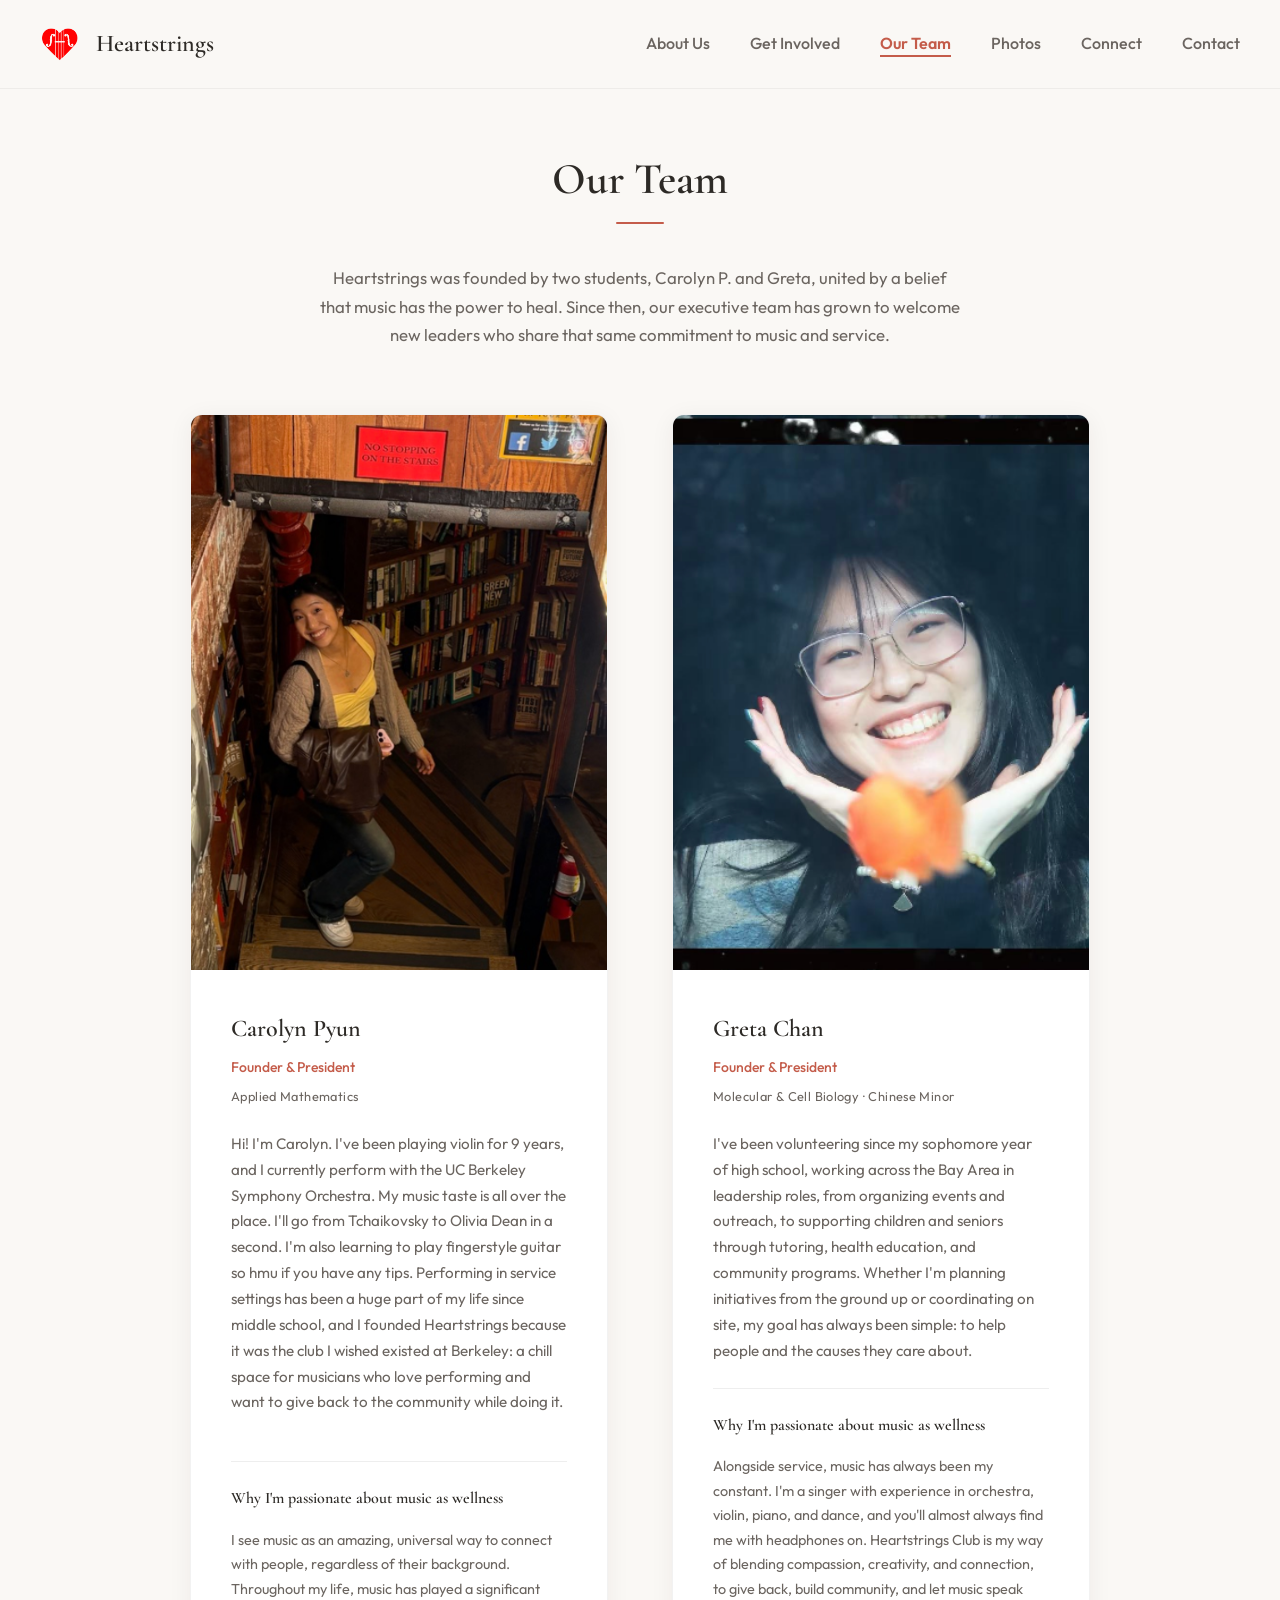
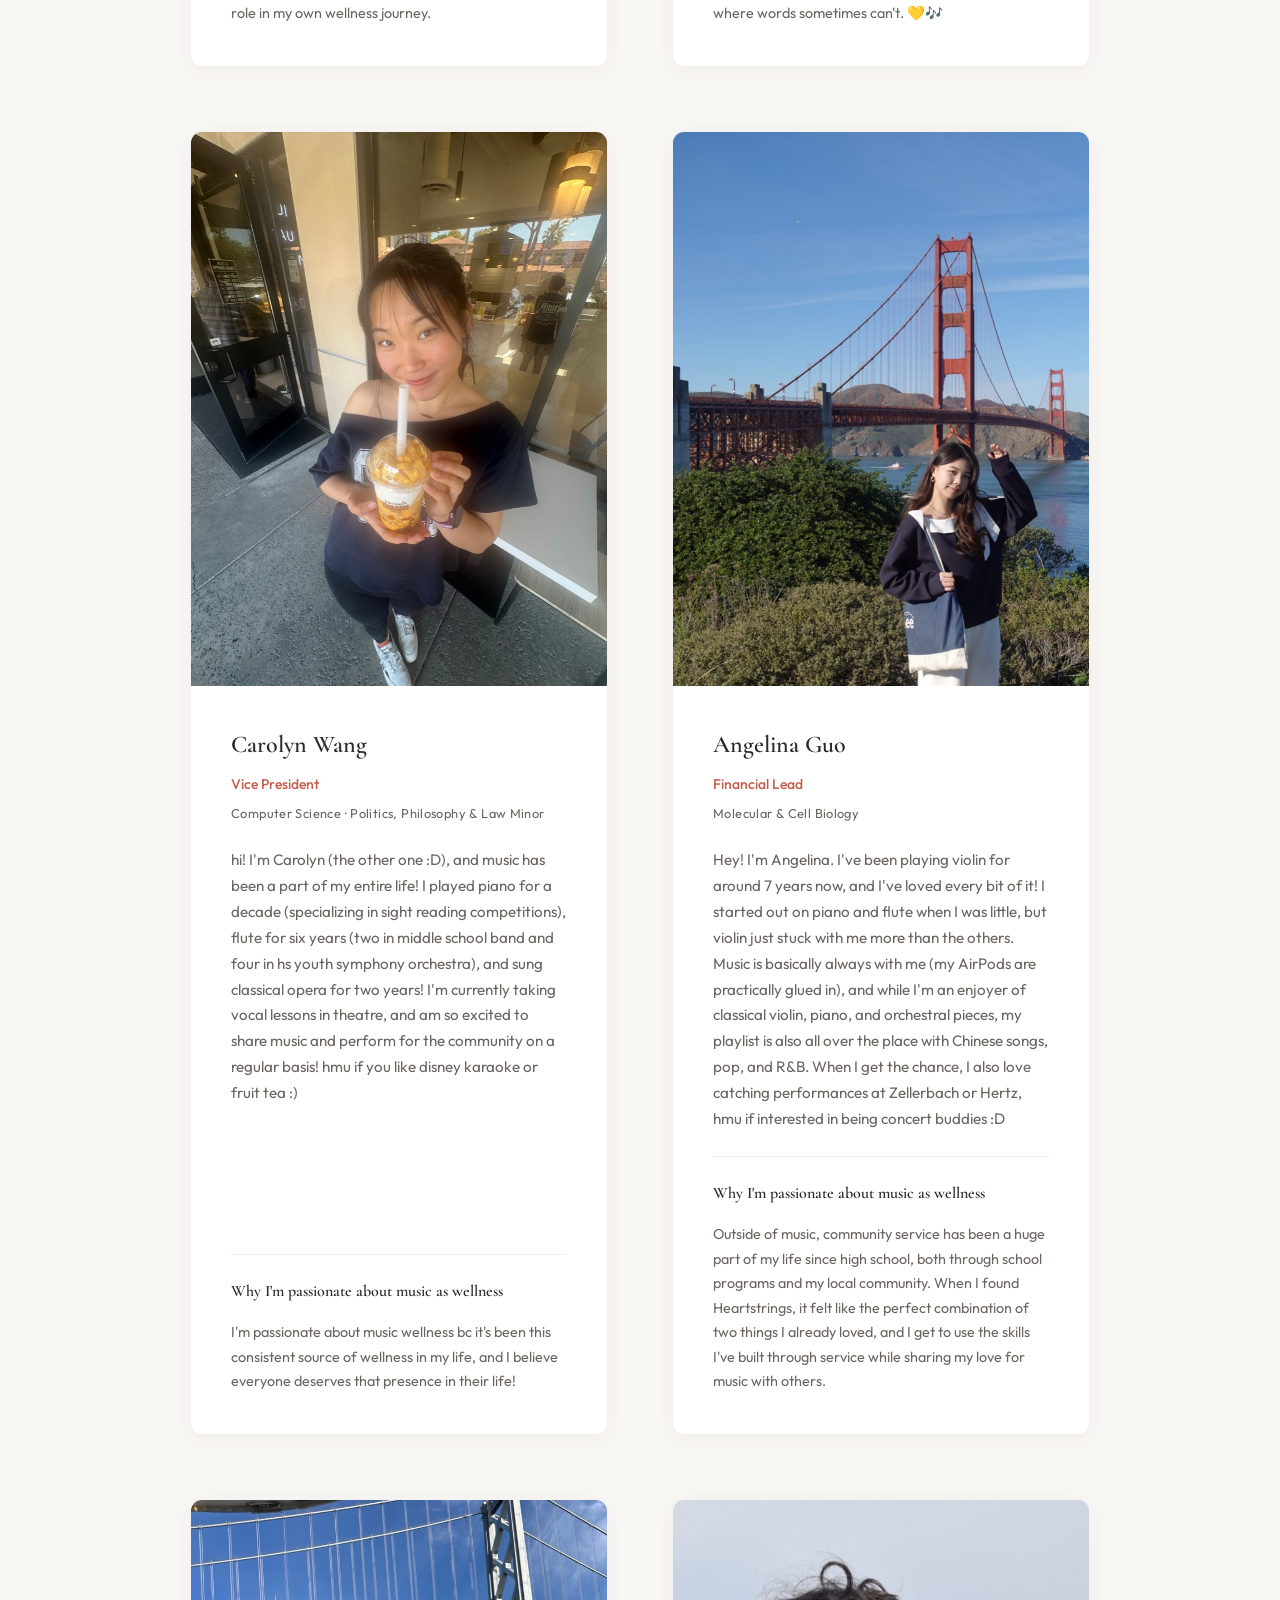
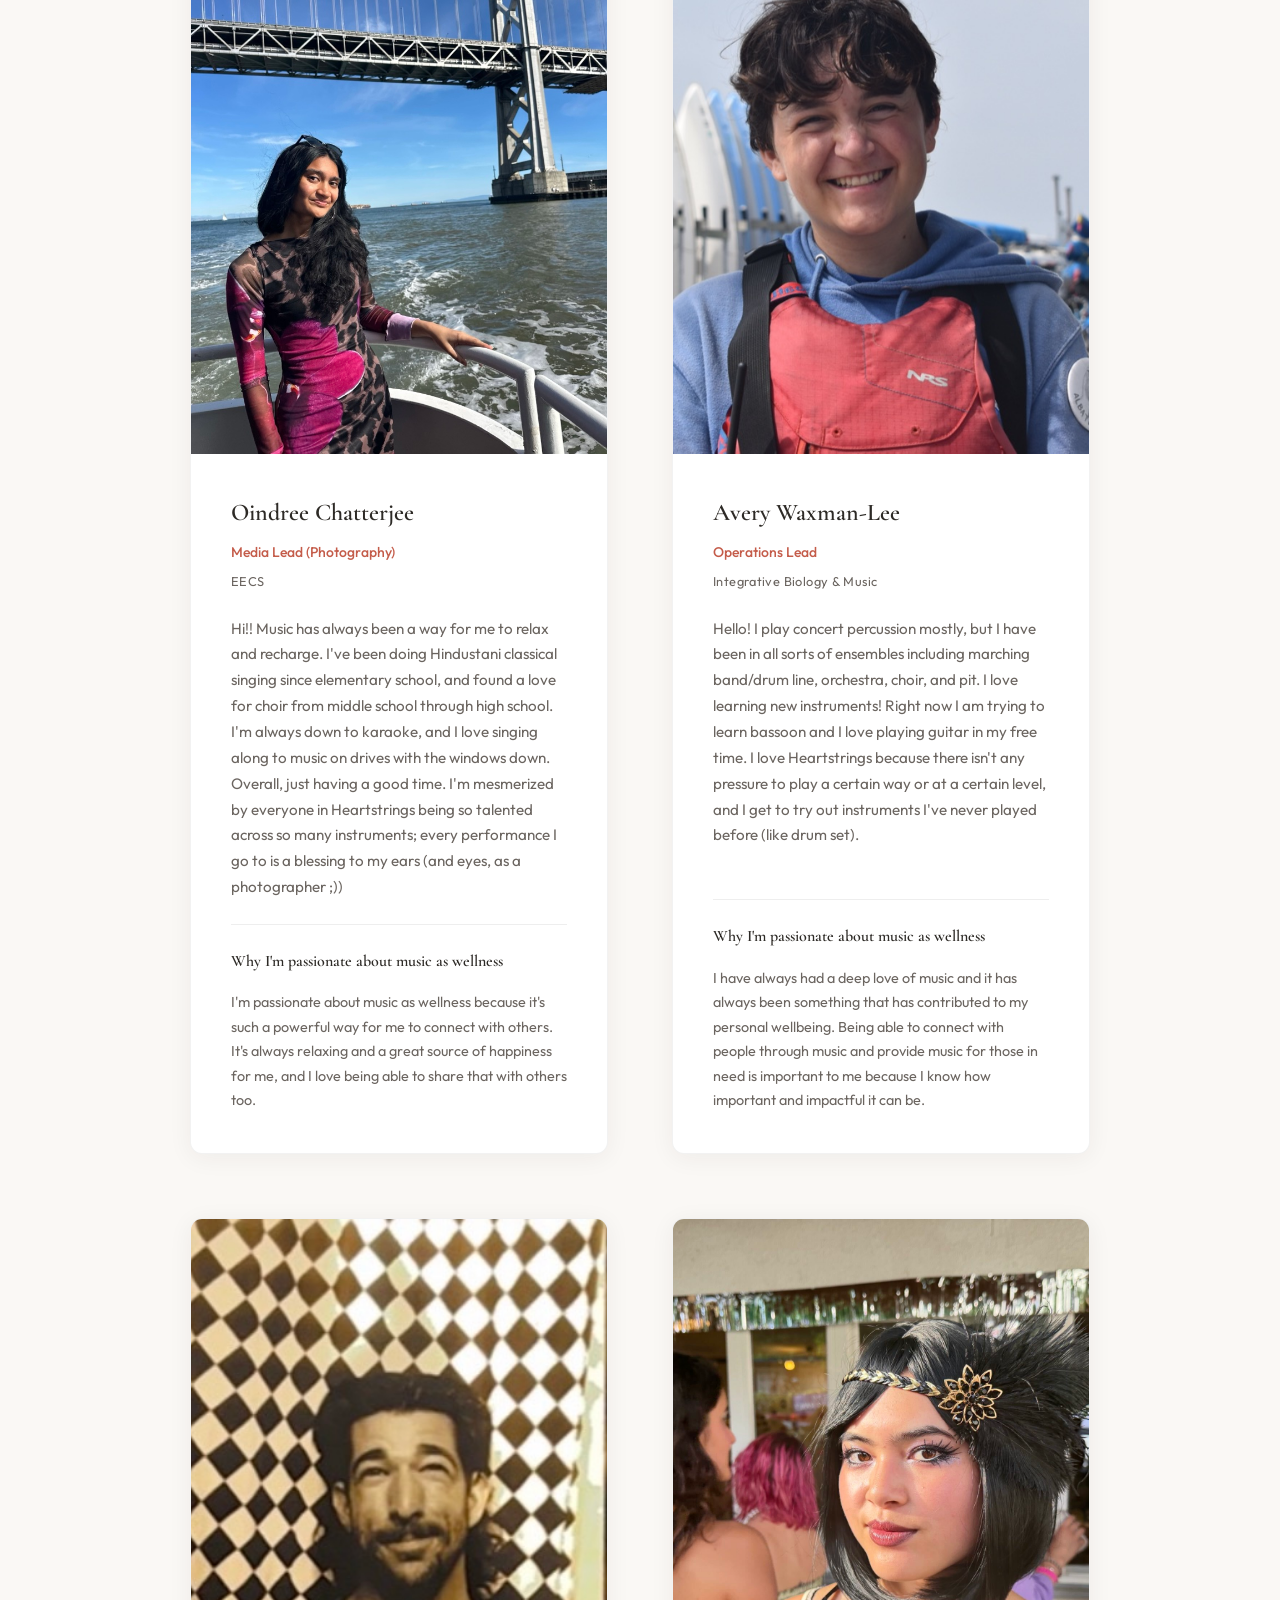
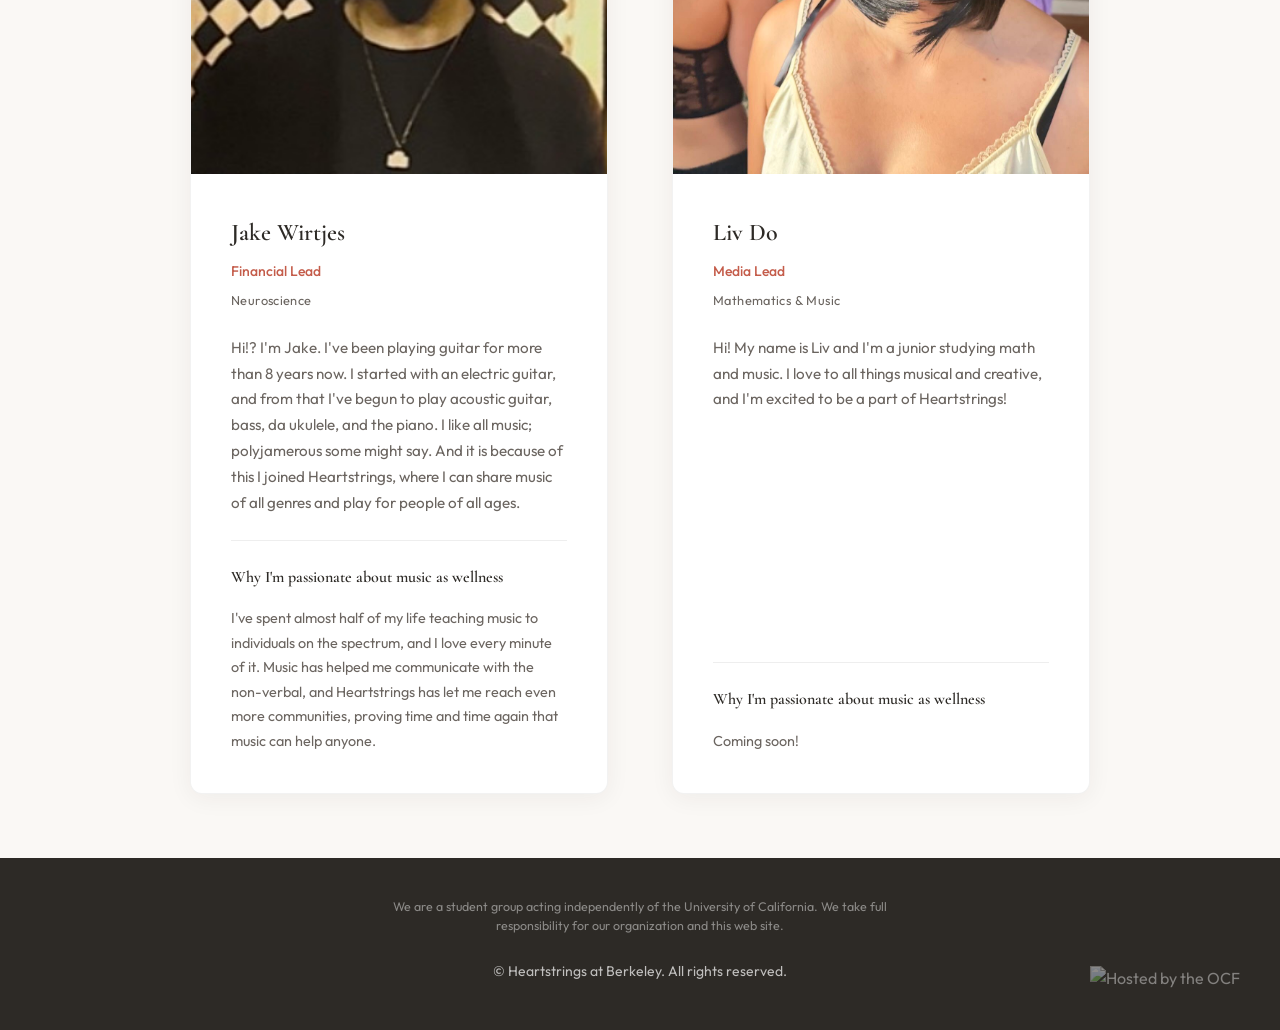
==== commit c1fb9dff: "Replace em dashes with ordinary punctuation across the site Each one is rewritten for its own senten" ====
--- a/site/executive-team.html
+++ b/site/executive-team.html
@@ -6,7 +6,7 @@
   <meta http-equiv="Cache-Control" content="no-cache, no-store, must-revalidate">
   <meta http-equiv="Pragma" content="no-cache">
   <meta http-equiv="Expires" content="0">
-  <title>Our Team — Heartstrings at Berkeley</title>
+  <title>Our Team | Heartstrings at Berkeley</title>
   <link rel="preconnect" href="https://fonts.googleapis.com">
   <link rel="preconnect" href="https://fonts.gstatic.com" crossorigin>
   <link rel="preload" as="style" href="https://fonts.googleapis.com/css2?family=Cormorant+Garamond:ital,wght@0,400;0,600;1,400&family=Outfit:wght@300;400;500;600&display=swap" onload="this.onload=null;this.rel='stylesheet'">
@@ -41,7 +41,7 @@
     <section class="team">
       <div class="container">
         <h1 class="section-title">Our Team</h1>
-        <p class="team-intro">Heartstrings was founded by two students — Carolyn P. and Greta — united by a belief that music has the power to heal. Since then, our executive team has grown to welcome new leaders who share that same commitment to music and service.</p>
+        <p class="team-intro">Heartstrings was founded by two students, Carolyn P. and Greta, united by a belief that music has the power to heal. Since then, our executive team has grown to welcome new leaders who share that same commitment to music and service.</p>
 
         <div class="team-grid">
           <article class="team-member">
@@ -52,7 +52,7 @@
               <h2 class="team-member-name">Carolyn Pyun</h2>
               <p class="team-member-role">Founder & President</p>
               <p class="team-member-major">Applied Mathematics</p>
-              <p class="team-member-blurb">Hi! I'm Carolyn. I've been playing violin for 9 years, and I currently perform with the UC Berkeley Symphony Orchestra. My music taste is all over the place — I'll go from Tchaikovsky to Olivia Dean in a second. I'm also learning to play fingerstyle guitar so hmu if you have any tips. Performing in service settings has been a huge part of my life since middle school, and I founded Heartstrings because it was the club I wished existed at Berkeley — a chill space for musicians who love performing and want to give back to the community while doing it.</p>
+              <p class="team-member-blurb">Hi! I'm Carolyn. I've been playing violin for 9 years, and I currently perform with the UC Berkeley Symphony Orchestra. My music taste is all over the place. I'll go from Tchaikovsky to Olivia Dean in a second. I'm also learning to play fingerstyle guitar so hmu if you have any tips. Performing in service settings has been a huge part of my life since middle school, and I founded Heartstrings because it was the club I wished existed at Berkeley: a chill space for musicians who love performing and want to give back to the community while doing it.</p>
               <div class="team-member-passion">
                 <h3>Why I'm passionate about music as wellness</h3>
                 <p>I see music as an amazing, universal way to connect with people, regardless of their background. Throughout my life, music has played a significant role in my own wellness journey.</p>
@@ -69,10 +69,10 @@
               <h2 class="team-member-name">Greta Chan</h2>
               <p class="team-member-role">Founder & President</p>
               <p class="team-member-major">Molecular & Cell Biology · Chinese Minor</p>
-              <p class="team-member-blurb">I've been volunteering since my sophomore year of high school, working across the Bay Area in leadership roles—from organizing events and outreach, to supporting children and seniors through tutoring, health education, and community programs. Whether I'm planning initiatives from the ground up or coordinating on site, my goal has always been simple: to help people and the causes they care about.</p>
-              <div class="team-member-passion">
-                <h3>Why I'm passionate about music as wellness</h3>
-                <p>Alongside service, music has always been my constant. I'm a singer with experience in orchestra, violin, piano, and dance, and you'll almost always find me with headphones on. Heartstrings Club is my way of blending compassion, creativity, and connection—to give back, build community, and let music speak where words sometimes can't. 💛🎶</p>
+              <p class="team-member-blurb">I've been volunteering since my sophomore year of high school, working across the Bay Area in leadership roles, from organizing events and outreach, to supporting children and seniors through tutoring, health education, and community programs. Whether I'm planning initiatives from the ground up or coordinating on site, my goal has always been simple: to help people and the causes they care about.</p>
+              <div class="team-member-passion">
+                <h3>Why I'm passionate about music as wellness</h3>
+                <p>Alongside service, music has always been my constant. I'm a singer with experience in orchestra, violin, piano, and dance, and you'll almost always find me with headphones on. Heartstrings Club is my way of blending compassion, creativity, and connection, to give back, build community, and let music speak where words sometimes can't. 💛🎶</p>
               </div>
             </div>
           </article>
@@ -101,7 +101,7 @@
               <h2 class="team-member-name">Angelina Guo</h2>
               <p class="team-member-role">Financial Lead</p>
               <p class="team-member-major">Molecular & Cell Biology</p>
-              <p class="team-member-blurb">Hey! I'm Angelina. I've been playing violin for around 7 years now, and I've loved every bit of it! I started out on piano and flute when I was little, but violin just stuck with me more than the others. Music is basically always with me — my AirPods are practically glued in — and while I'm an enjoyer of classical violin, piano, and orchestral pieces, my playlist is also all over the place with Chinese songs, pop, and R&B. When I get the chance, I also love catching performances at Zellerbach or Hertz — hmu if interested in being concert buddies :D</p>
+              <p class="team-member-blurb">Hey! I'm Angelina. I've been playing violin for around 7 years now, and I've loved every bit of it! I started out on piano and flute when I was little, but violin just stuck with me more than the others. Music is basically always with me (my AirPods are practically glued in), and while I'm an enjoyer of classical violin, piano, and orchestral pieces, my playlist is also all over the place with Chinese songs, pop, and R&B. When I get the chance, I also love catching performances at Zellerbach or Hertz, hmu if interested in being concert buddies :D</p>
               <div class="team-member-passion">
                 <h3>Why I'm passionate about music as wellness</h3>
                 <p>Outside of music, community service has been a huge part of my life since high school, both through school programs and my local community. When I found Heartstrings, it felt like the perfect combination of two things I already loved, and I get to use the skills I've built through service while sharing my love for music with others.</p>
@@ -117,7 +117,7 @@
               <h2 class="team-member-name">Oindree Chatterjee</h2>
               <p class="team-member-role">Media Lead (Photography)</p>
               <p class="team-member-major">EECS</p>
-              <p class="team-member-blurb">Hi!! Music has always been a way for me to relax and recharge. I've been doing Hindustani classical singing since elementary school, and found a love for choir from middle school through high school. I'm always down to karaoke, and I love singing along to music on drives with the windows down — overall, just having a good time. I'm mesmerized by everyone in Heartstrings being so talented across so many instruments; every performance I go to is a blessing to my ears (and eyes, as a photographer ;))</p>
+              <p class="team-member-blurb">Hi!! Music has always been a way for me to relax and recharge. I've been doing Hindustani classical singing since elementary school, and found a love for choir from middle school through high school. I'm always down to karaoke, and I love singing along to music on drives with the windows down. Overall, just having a good time. I'm mesmerized by everyone in Heartstrings being so talented across so many instruments; every performance I go to is a blessing to my ears (and eyes, as a photographer ;))</p>
               <div class="team-member-passion">
                 <h3>Why I'm passionate about music as wellness</h3>
                 <p>I'm passionate about music as wellness because it's such a powerful way for me to connect with others. It's always relaxing and a great source of happiness for me, and I love being able to share that with others too.</p>
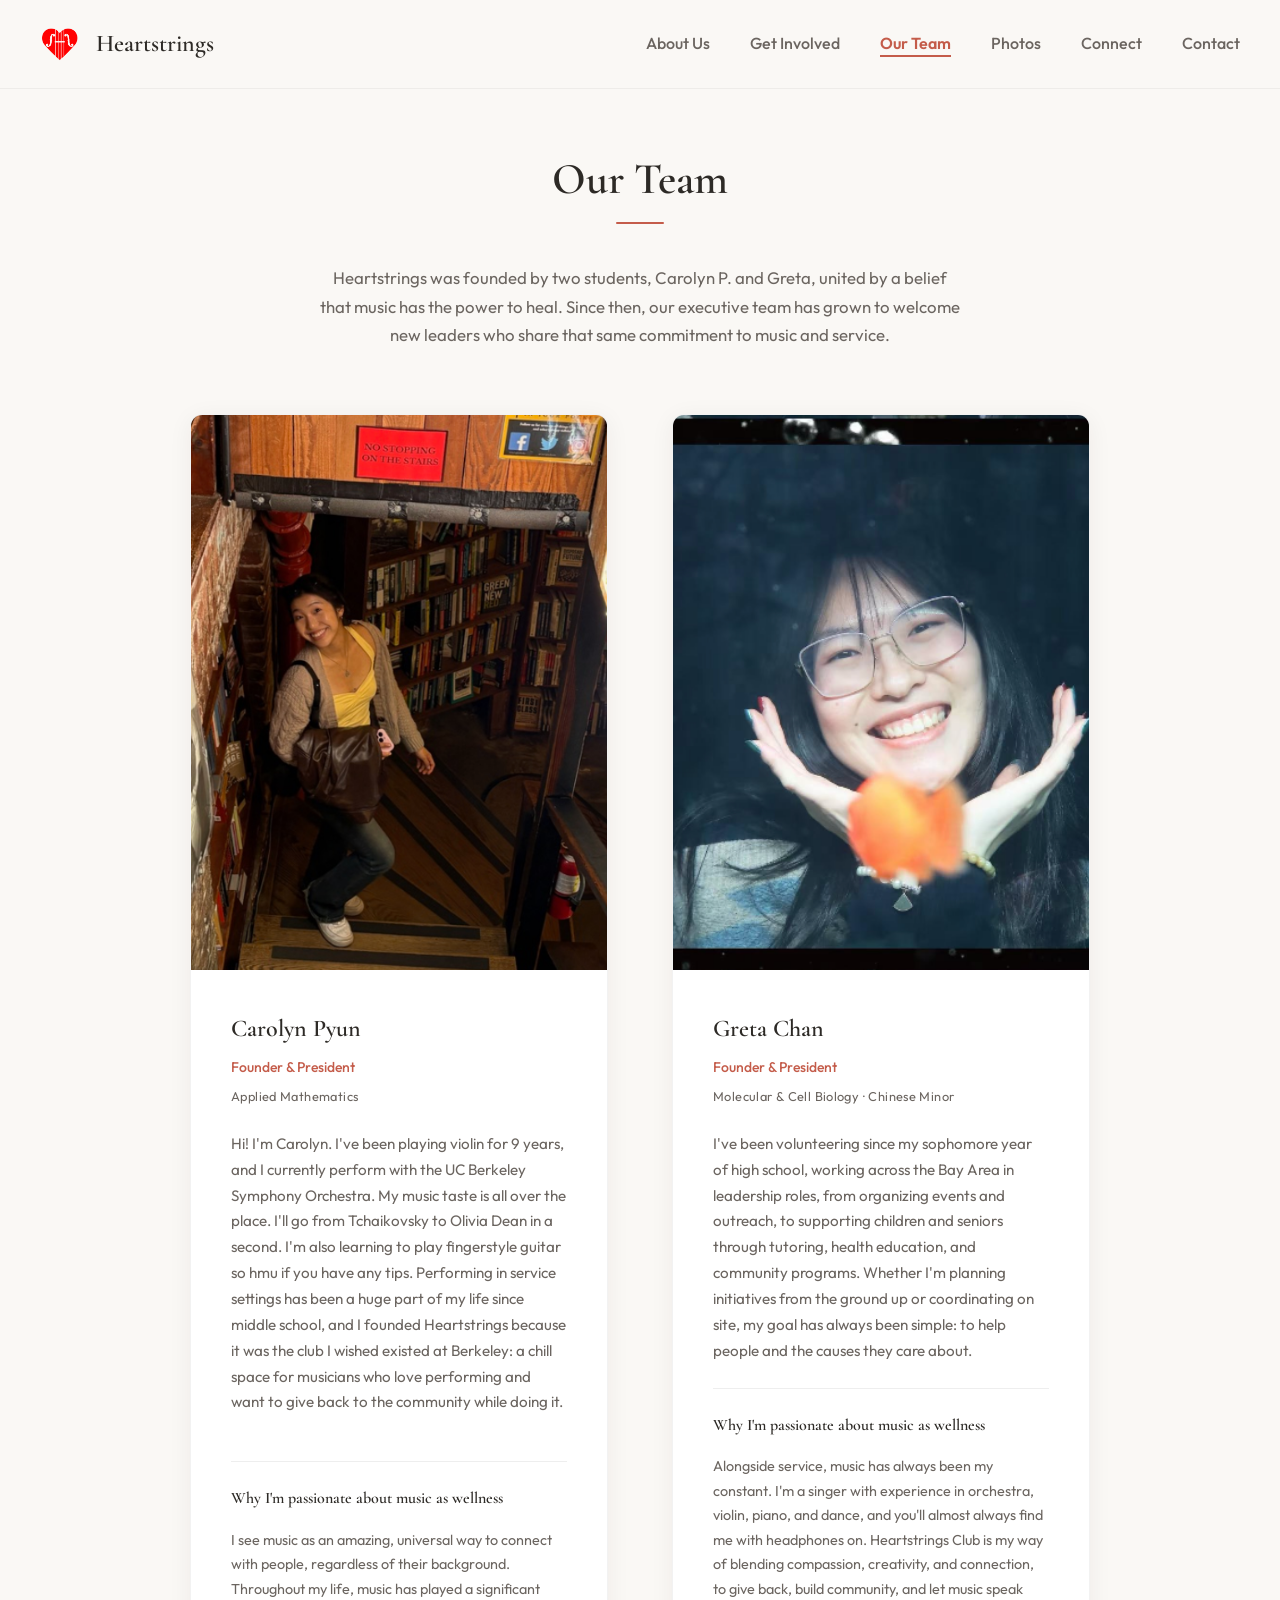
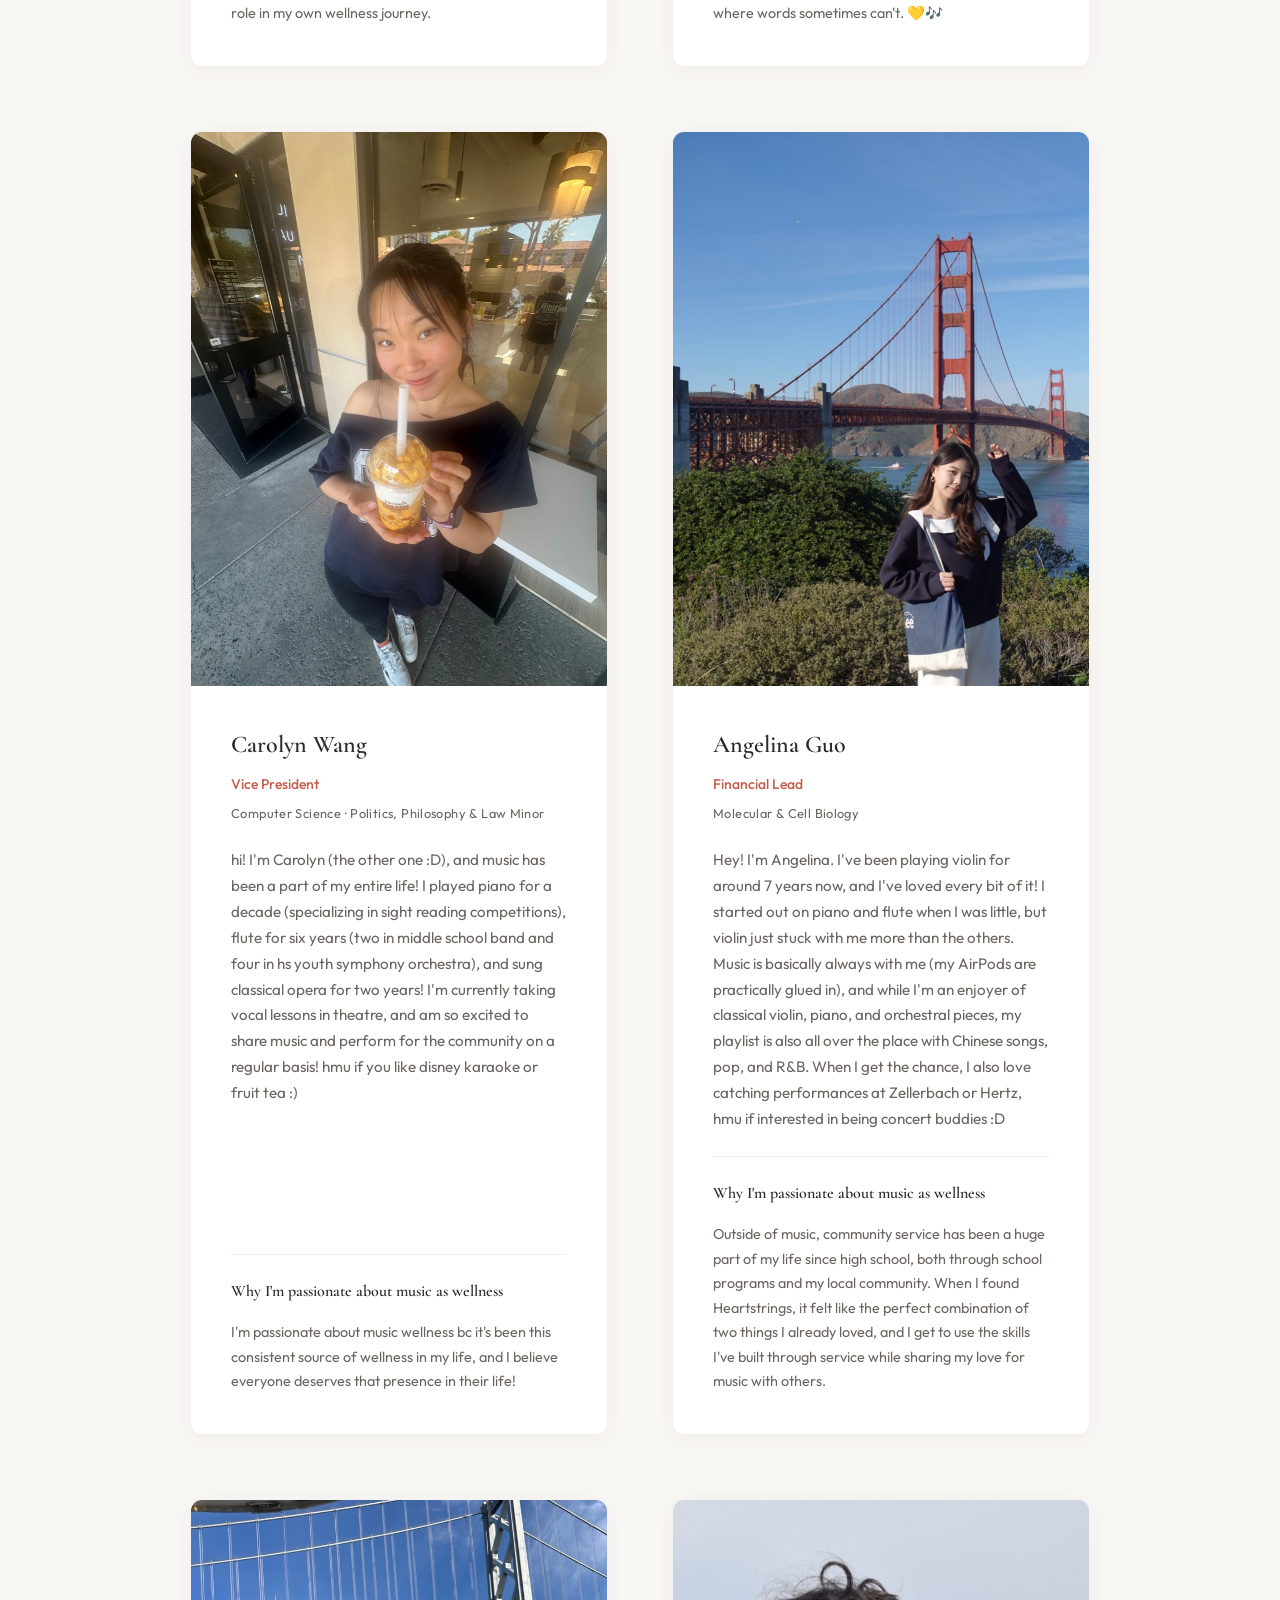
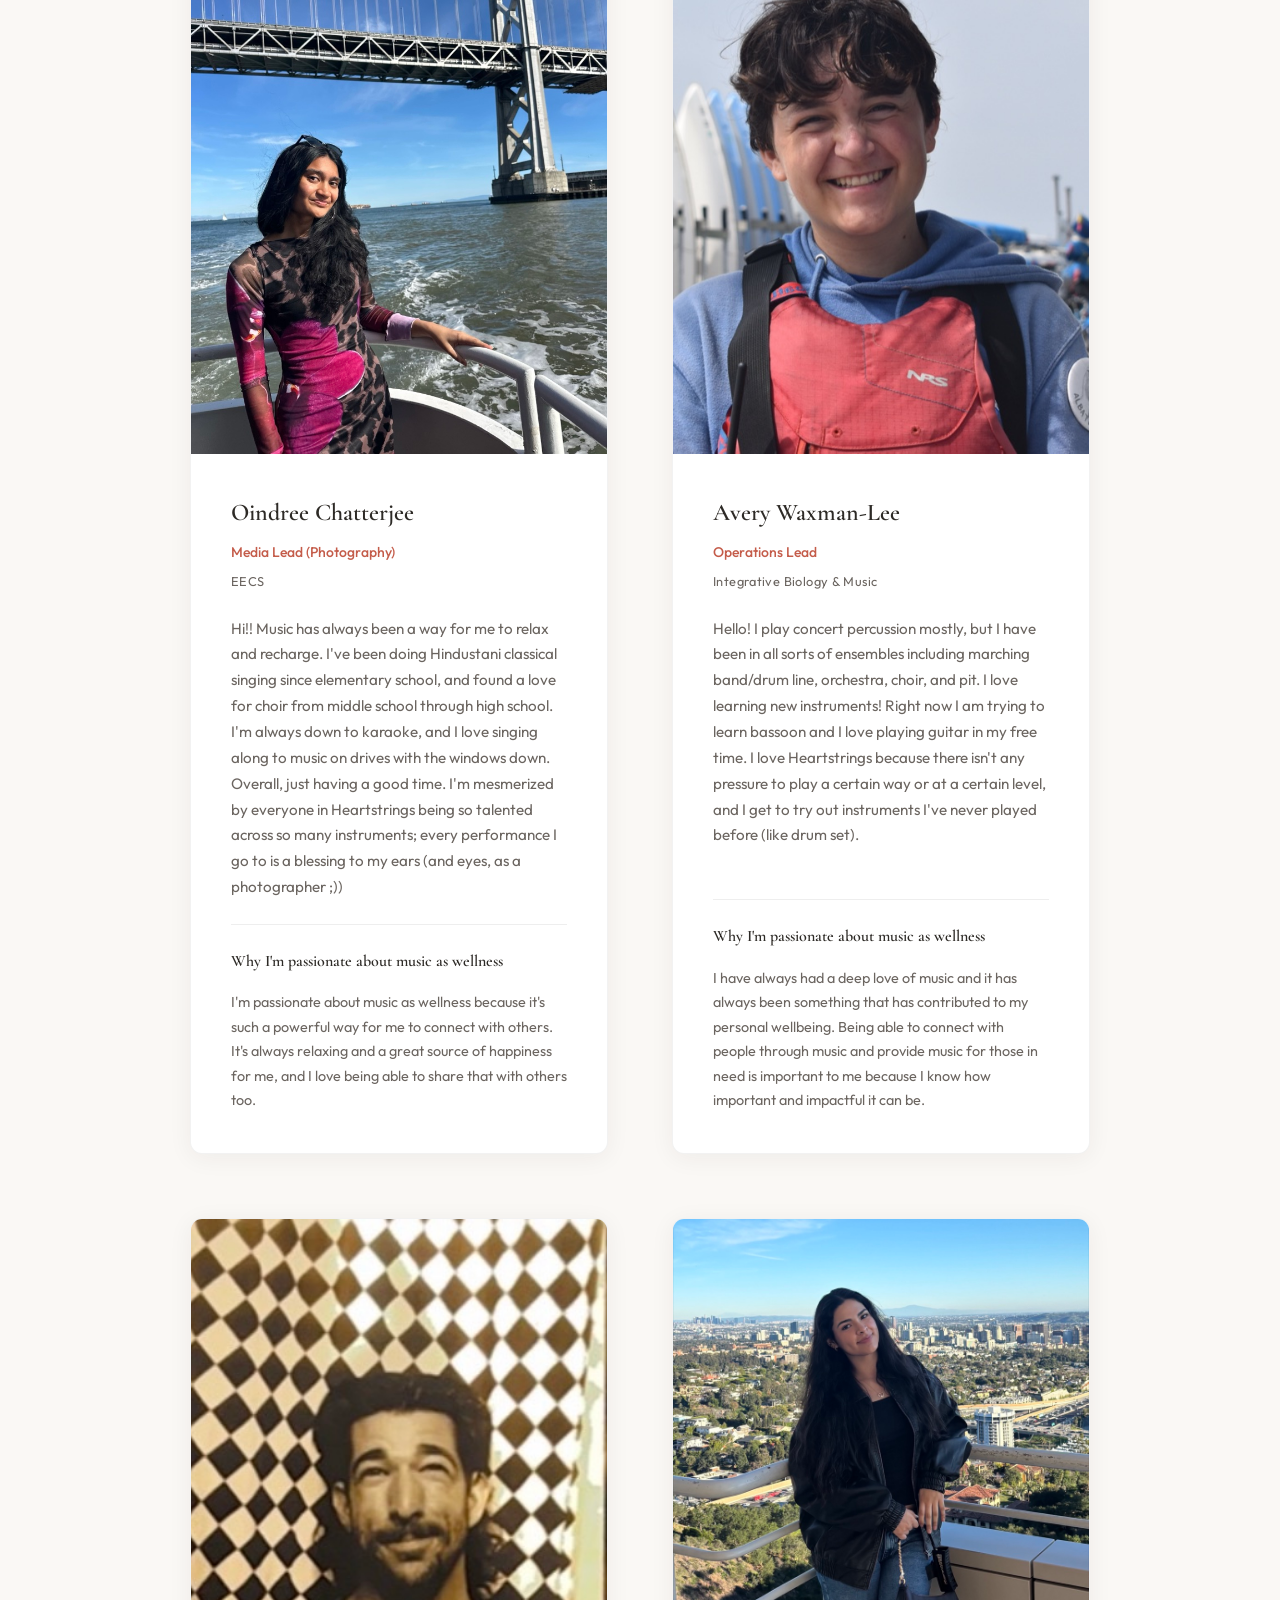
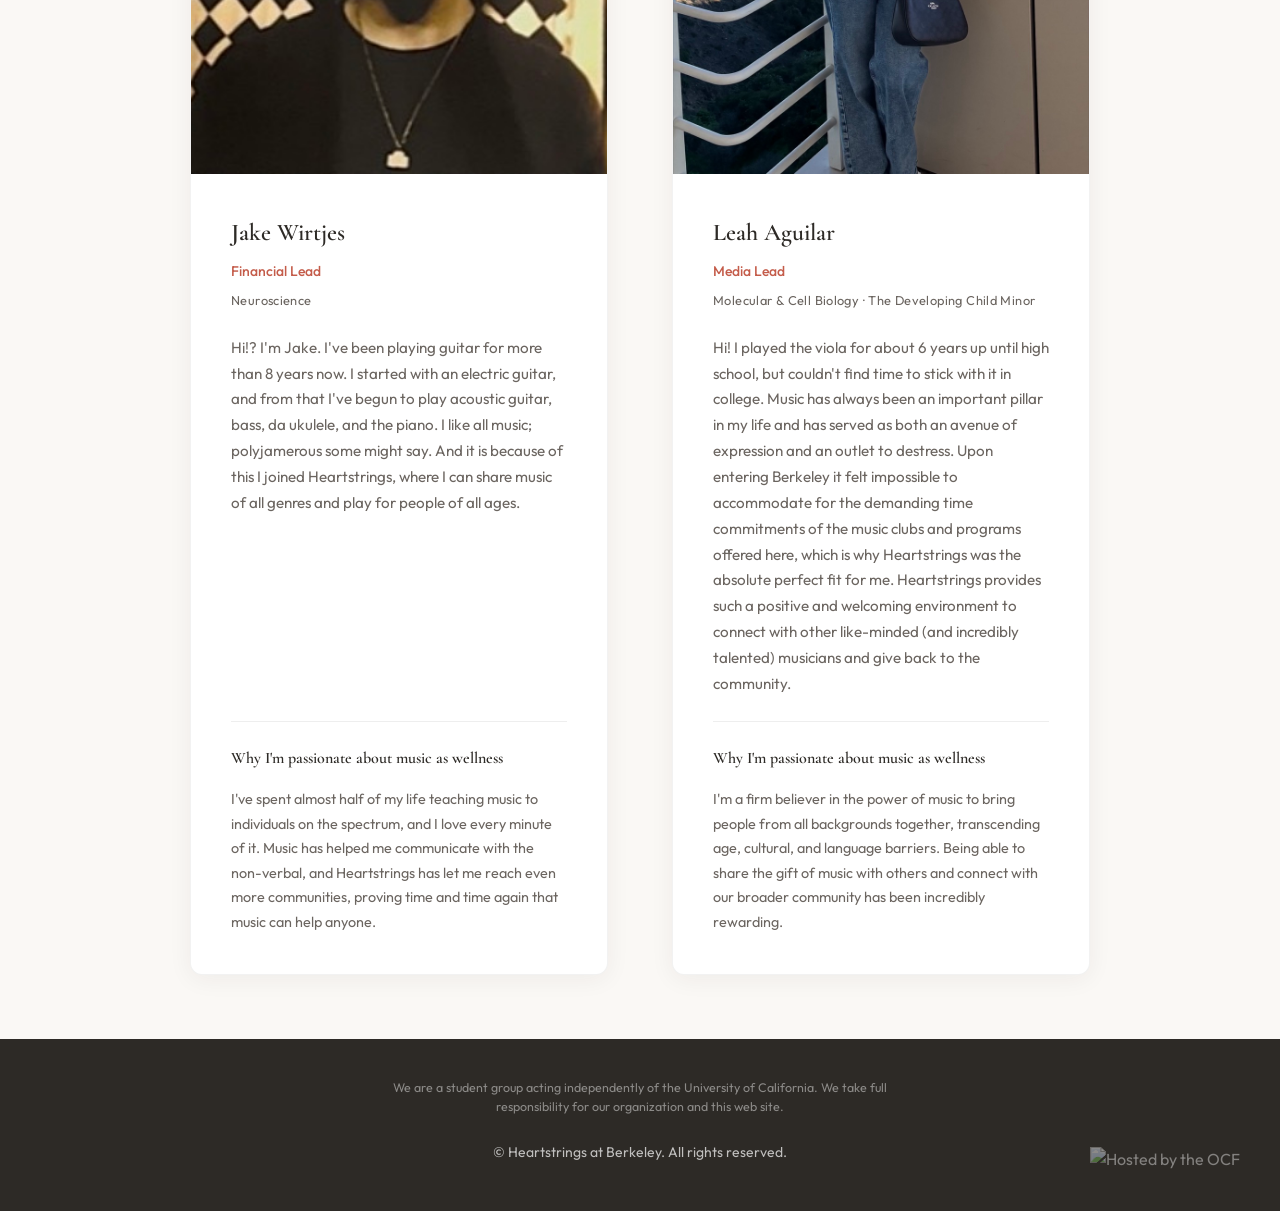
==== commit 775ae27b: "updated exec page" ====
--- a/site/executive-team.html
+++ b/site/executive-team.html
@@ -159,16 +159,16 @@
 
           <article class="team-member">
             <div class="team-member-photo">
-              <img src="assets/team/liv-do-headshot.jpg" alt="Liv Do" onerror="this.parentElement.classList.add('no-image')">
-            </div>
-            <div class="team-member-info">
-              <h2 class="team-member-name">Liv Do</h2>
+              <img src="assets/team/leah-aguilar-headshot.jpg" alt="Leah Aguilar" onerror="this.parentElement.classList.add('no-image')">
+            </div>
+            <div class="team-member-info">
+              <h2 class="team-member-name">Leah Aguilar</h2>
               <p class="team-member-role">Media Lead</p>
-              <p class="team-member-major">Mathematics & Music</p>
-              <p class="team-member-blurb">Hi! My name is Liv and I'm a junior studying math and music. I love to all things musical and creative, and I'm excited to be a part of Heartstrings!</p>
-              <div class="team-member-passion">
-                <h3>Why I'm passionate about music as wellness</h3>
-                <p>Coming soon!</p>
+              <p class="team-member-major">Molecular & Cell Biology · The Developing Child Minor</p>
+              <p class="team-member-blurb">Hi! I played the viola for about 6 years up until high school, but couldn't find time to stick with it in college. Music has always been an important pillar in my life and has served as both an avenue of expression and an outlet to destress. Upon entering Berkeley it felt impossible to accommodate for the demanding time commitments of the music clubs and programs offered here, which is why Heartstrings was the absolute perfect fit for me. Heartstrings provides such a positive and welcoming environment to connect with other like-minded (and incredibly talented) musicians and give back to the community.</p>
+              <div class="team-member-passion">
+                <h3>Why I'm passionate about music as wellness</h3>
+                <p>I'm a firm believer in the power of music to bring people from all backgrounds together, transcending age, cultural, and language barriers. Being able to share the gift of music with others and connect with our broader community has been incredibly rewarding.</p>
               </div>
             </div>
           </article>
